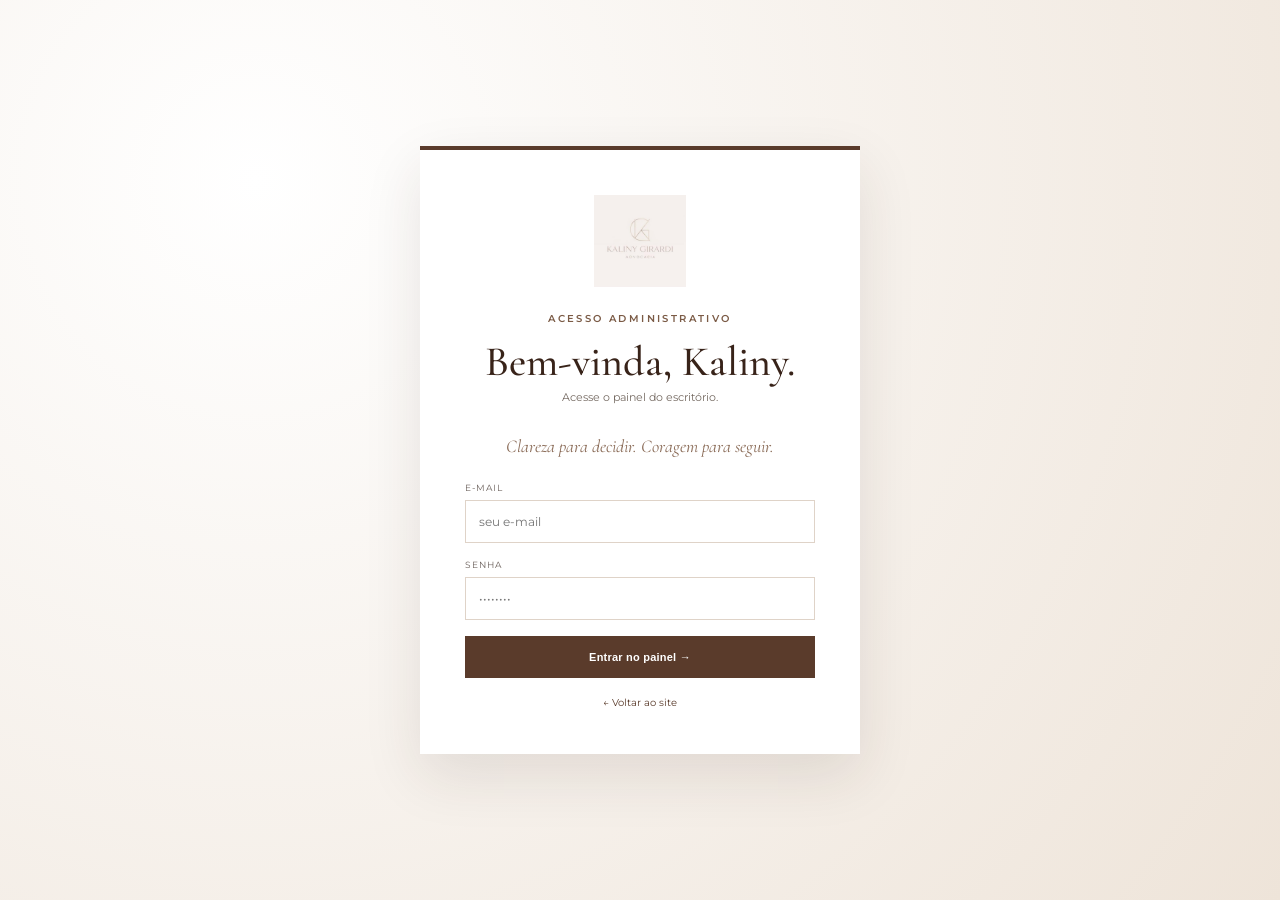
==== gestao/index.html @ 35b6e12f "V145.21: código por e-mail no login e painel mais leve - Login em duas etapas: após a senha, o servi" ====
<!doctype html><html lang="pt-BR"><head><meta charset="utf-8"><meta name="viewport" content="width=device-width,initial-scale=1"><title>Gestão — Kaliny Girardi Advocacia</title><link rel="stylesheet" href="../css/style.css"><meta name="robots" content="noindex,nofollow,noarchive">
<style>
.login-body{opacity:0;animation:pageIn .7s ease-out forwards;}
.login-card{animation:cardIn .9s cubic-bezier(.22,.8,.24,1) .12s both;}
.login-logo{animation:itemIn .65s ease-out .32s both;}
.login-card .eyebrow{animation:itemIn .6s ease-out .48s both;}
.login-card h1{animation:itemIn .65s ease-out .60s both;}
.login-card>p{animation:itemIn .65s ease-out .72s both;}
.login-motto{font-family:'Cormorant Garamond',Georgia,serif;font-size:18px;line-height:1.4;font-style:italic;font-weight:400;letter-spacing:0;color:#8A6B57;text-align:center;margin:18px 0 22px;animation:itemIn .7s ease-out .84s both;}
.login-card form{animation:itemIn .7s ease-out .98s both;}
.login-back{animation:itemIn .6s ease-out 1.22s both;}
.login-card input,.login-card button{transition:transform .22s ease,box-shadow .22s ease,border-color .22s ease,background-color .22s ease;}
.login-card input:focus{transform:translateY(-1px);}
.login-card button:hover{transform:translateY(-2px);}
@keyframes pageIn{from{opacity:0}to{opacity:1}}
@keyframes cardIn{from{opacity:0;transform:translateY(28px) scale(.975)}to{opacity:1;transform:translateY(0) scale(1)}}
@keyframes itemIn{from{opacity:0;transform:translateY(10px)}to{opacity:1;transform:translateY(0)}}
@media (prefers-reduced-motion:reduce){.login-body,.login-card,.login-logo,.login-card .eyebrow,.login-card h1,.login-card>p,.login-motto,.login-card form,.login-back{animation:none!important;opacity:1!important;transform:none!important}}
</style></head><body class="login-body"><div class="login-card"><img class="login-logo" src="../assets/logo.jpg" alt="Logo Kaliny Girardi"><span class="eyebrow">Acesso administrativo</span><h1>Bem-vinda, Kaliny.</h1><p>Acesse o painel do escritório.</p><div class="login-motto">Clareza para decidir. Coragem para seguir.</div><form id="loginForm"><div class="field"><label>E-mail</label><input type="email" name="email" placeholder="seu e-mail" required></div><div class="field"><label>Senha</label><input type="password" name="password" placeholder="••••••••" required></div><button class="btn primary" type="submit">Entrar no painel →</button><div id="loginError" class="login-error"></div></form><a class="login-back" href="../index.html">← Voltar ao site</a></div><script src="../assets/appointment-config.js"></script><script>
const AUTH_KEY='kaliny_v19_session';
const SESSION_MS=30*60*1000;
const loginForm=document.getElementById('loginForm');
const loginButton=loginForm.querySelector('button[type=submit]');
const loginError=document.getElementById('loginError');
let backendWarm=false;
(async()=>{const s=JSON.parse(sessionStorage.getItem(AUTH_KEY)||'null');if(s&&s.token&&Date.now()-new Date(s.loginAt).getTime()<SESSION_MS){location.href='../dashboard.html';return;}
  const url=String(APPOINTMENTS_API_URL||'').trim();
  if(!url||url.includes('COLE_AQUI'))return;
  try{const r=await fetch(url+'?action=ping',{cache:'no-store'});backendWarm=r.ok;}catch(e){}
})();
const DEVICE_KEY='kaliny_trusted_device';
const LOGIN_ERRORS={invalid_credentials:'E-mail ou senha inválidos.',too_many_attempts:'Muitas tentativas erradas. Por segurança, aguarde 15 minutos e tente novamente.',not_configured:'A senha do painel ainda não foi definida no Apps Script.',too_many_codes:'Muitos códigos enviados. Aguarde 15 minutos e tente novamente.',invalid_code:'Código incorreto. Confira o e-mail e tente de novo.',code_expired:'O código expirou. Clique em "Reenviar código".'};
function readDevice(){try{return localStorage.getItem(DEVICE_KEY)||''}catch(e){return ''}}
function saveDevice(t){try{if(t)localStorage.setItem(DEVICE_KEY,t)}catch(e){}}
// Etapa 2: código enviado por e-mail.
loginForm.insertAdjacentHTML('afterend',`<form id="codeForm" hidden style="animation:itemIn .3s ease-out both"><p id="codeInfo" style="margin:0 0 12px">Enviamos um código de 6 dígitos para o e-mail do escritório.</p><div class="field"><label>Código</label><input name="code" inputmode="numeric" autocomplete="one-time-code" maxlength="7" placeholder="000000" required style="letter-spacing:4px;font-size:20px;text-align:center"></div><label style="display:flex;gap:8px;align-items:center;margin:4px 0 14px;font-size:14px;text-transform:none;letter-spacing:0"><input type="checkbox" name="remember" checked style="width:auto"> Lembrar este aparelho por 30 dias</label><button class="btn primary" type="submit">Confirmar código →</button><div class="login-error" id="codeError"></div><p style="margin:14px 0 0;font-size:14px"><a href="#" id="resendCode">Reenviar código</a> · <a href="#" id="backToLogin">Voltar</a></p></form>`);
const codeForm=document.getElementById('codeForm'),codeError=document.getElementById('codeError'),codeButton=codeForm.querySelector('button[type=submit]');
let pending=null; // {email,password,challenge}
async function callServer(params){
  const url=String(APPOINTMENTS_API_URL||'').trim();if(!url||url.includes('COLE_AQUI'))throw new Error('not_configured_url');
  const controller=new AbortController(),timeout=setTimeout(()=>controller.abort(),20000);
  try{const r=await fetch(url,{method:'POST',headers:{'Content-Type':'application/x-www-form-urlencoded;charset=UTF-8'},body:new URLSearchParams(params),signal:controller.signal,cache:'no-store'});return await r.json()}
  finally{clearTimeout(timeout)}
}
function netError(err){return err&&err.message==='not_configured_url'?'Servidor de autenticação não configurado.':err&&err.name==='AbortError'?'O servidor demorou para responder. Tente novamente.':'Não foi possível conectar ao servidor de autenticação.'}
function enter(j){
  if(j.deviceToken)saveDevice(j.deviceToken);
  sessionStorage.setItem(AUTH_KEY,JSON.stringify({id:'usr_kaliny',name:j.user.name,email:j.user.email,role:j.user.role,loginAt:new Date().toISOString(),expiresAt:j.expiresAt,token:j.token,mode:'server'}));
  location.href='../dashboard.html';
}
function showCodeStep(j){
  pending.challenge=j.challenge;
  document.getElementById('codeInfo').textContent='Enviamos um código de 6 dígitos para '+(j.sentTo||'o e-mail do escritório')+'. Ele vale por 10 minutos.';
  loginForm.hidden=true;codeForm.hidden=false;codeError.textContent='';codeForm.code.value='';codeForm.code.focus();
}
async function sendLogin(email,password){
  const j=await callServer({action:'login',email,password,device:readDevice()});
  if(j.ok)return enter(j);
  if(j.error==='code_required'){pending={email,password};return showCodeStep(j)}
  return j;
}
loginForm.onsubmit=async e=>{
 e.preventDefault();const f=new FormData(e.target),email=String(f.get('email')||'').trim(),password=String(f.get('password')||'');loginError.textContent='';
 loginButton.disabled=true;loginButton.textContent='Entrando…';
 try{const j=await sendLogin(email,password);if(j&&!j.ok)loginError.textContent=LOGIN_ERRORS[j.error]||'Não foi possível autenticar agora.';}
 catch(err){console.error(err);loginError.textContent=netError(err);}
 finally{loginButton.disabled=false;loginButton.textContent='Entrar no painel →';}
};
codeForm.onsubmit=async e=>{
 e.preventDefault();codeError.textContent='';if(!pending)return;
 codeButton.disabled=true;codeButton.textContent='Confirmando…';
 try{const j=await callServer({action:'loginCode',challenge:pending.challenge,code:codeForm.code.value,remember:codeForm.remember.checked?'1':'0'});
   if(j.ok)return enter(j);
   codeError.textContent=LOGIN_ERRORS[j.error]||'Não foi possível confirmar agora.';}
 catch(err){console.error(err);codeError.textContent=netError(err);}
 finally{codeButton.disabled=false;codeButton.textContent='Confirmar código →';}
};
document.getElementById('resendCode').onclick=async e=>{
 e.preventDefault();if(!pending)return;codeError.textContent='Reenviando…';
 try{const j=await sendLogin(pending.email,pending.password);if(j&&!j.ok)codeError.textContent=LOGIN_ERRORS[j.error]||'Não foi possível reenviar agora.';else if(j===undefined&&!codeForm.hidden)codeError.textContent='Novo código enviado.';}
 catch(err){codeError.textContent=netError(err);}
};
document.getElementById('backToLogin').onclick=e=>{e.preventDefault();pending=null;codeForm.hidden=true;loginForm.hidden=false;};
</script></body></html>
---- css/style.css ----
@import url('https://fonts.googleapis.com/css2?family=Cormorant+Garamond:wght@400;500;600&family=Montserrat:wght@400;500;600;700&display=swap');
:root{--brown:#5a3b2b;--brown-dark:#382319;--brown-soft:#7b5b46;--cream:#f7f1eb;--cream-2:#eee4d9;--sand:#d8c5b3;--gold:#a88969;--ink:#342a25;--muted:#756a62;--line:#dfd3c8;--white:#fff;--shadow:0 22px 55px rgba(55,35,23,.11)}
*{box-sizing:border-box}html{scroll-behavior:smooth}body{margin:0;color:var(--ink);background:var(--cream);font-family:Montserrat,Arial,sans-serif}a{text-decoration:none;color:inherit}img{max-width:100%;display:block}.container{width:min(1180px,92%);margin:auto}.eyebrow{font-size:10px;letter-spacing:.24em;text-transform:uppercase;color:var(--brown-soft);font-weight:600}.eyebrow.light{color:#dfccb8}.btn{display:inline-flex;align-items:center;justify-content:center;gap:14px;padding:14px 21px;border:1px solid var(--brown);font-size:11px;font-weight:600;letter-spacing:.02em;transition:.25s}.btn span{font-size:15px}.btn.primary{background:var(--brown);color:#fff}.btn.primary:hover{background:var(--brown-dark);transform:translateY(-2px)}.btn.ghost{background:transparent;color:var(--brown)}.btn.ghost:hover{background:#fff}.btn.gold{background:#eadbc9;border-color:#eadbc9;color:var(--brown-dark)}.btn.gold:hover{background:#fff}.text-link{font-size:11px;color:var(--brown);font-weight:600}
.site-header{position:sticky;top:0;z-index:30;background:rgba(247,241,235,.94);backdrop-filter:blur(12px);color:var(--brown-dark);border-bottom:1px solid rgba(90,59,43,.08)}.nav{height:78px;display:flex;align-items:center;justify-content:space-between;gap:25px}.brand{display:flex;align-items:center;gap:11px}.brand img{width:52px;height:52px;object-fit:cover}.brand-name strong{display:block;font:500 23px/1 'Cormorant Garamond';letter-spacing:.08em}.brand-name small{display:block;font-size:8px;letter-spacing:.38em;margin-top:4px;color:var(--brown-soft)}.navlinks{display:flex;align-items:center;gap:25px;font-size:10px}.navlinks a{opacity:.92}.navlinks a:hover{color:var(--brown-soft)}.nav-login{border:1px solid var(--brown);padding:10px 14px;background:var(--brown);color:#fff!important}.menu{display:none}
.hero{background:linear-gradient(90deg,var(--cream) 0%,var(--cream) 48%,#e9ddd1 48%,#e9ddd1 100%);overflow:hidden}.hero-inner{display:grid;grid-template-columns:48% 52%;min-height:660px}.hero-copy{display:flex;flex-direction:column;align-items:flex-start;justify-content:center;padding:70px 9% 70px 0}.hero-copy h1{font:500 67px/.86 'Cormorant Garamond';color:var(--brown-dark);margin:20px 0 24px}.hero-copy h1 em{font-style:italic;color:#8c6b55}.hero-copy p{max-width:480px;color:var(--muted);font-size:13px;line-height:1.85}.hero-actions{display:flex;gap:11px;flex-wrap:wrap;margin-top:29px}.hero-values{display:flex;align-items:center;gap:13px;margin-top:42px;font-size:9px;letter-spacing:.16em;text-transform:uppercase;color:#8a7970}.hero-values i{width:3px;height:3px;background:var(--gold);border-radius:50%}.hero-visual{position:relative;min-height:660px;overflow:hidden}.hero-visual>img{width:100%;height:100%;object-fit:cover;object-position:center 25%}.hero-visual:after{content:'';position:absolute;inset:0;background:linear-gradient(90deg,rgba(90,59,43,.08),transparent 35%,rgba(20,10,8,.05))}.hero-card{position:absolute;z-index:2;right:28px;bottom:28px;background:rgba(56,35,25,.94);color:#fff;width:265px;padding:22px}.hero-card small{display:block;color:#d8c2a8;text-transform:uppercase;letter-spacing:.15em;font-size:8px;margin-bottom:11px}.hero-card strong{font:500 24px/1.08 'Cormorant Garamond'}
.intro-strip{background:#fff;border-bottom:1px solid var(--line);padding:48px 0}.intro-grid{display:grid;grid-template-columns:1.25fr .75fr;gap:80px;align-items:center}.intro-grid h2{font:500 38px/1.05 'Cormorant Garamond';color:var(--brown-dark);margin:12px 0 0}.intro-grid p{font-size:12px;line-height:1.9;color:var(--muted);margin:0}
.section{padding:88px 0}.areas{background:var(--cream)}.section-head{display:flex;justify-content:space-between;align-items:end;gap:40px;margin-bottom:35px}.section-head h2{font:500 46px/.98 'Cormorant Garamond';color:var(--brown-dark);max-width:730px;margin:12px 0 0}.section-head p{max-width:280px;color:var(--muted);font-size:11px;line-height:1.8;margin:0}.area-grid{display:grid;grid-template-columns:repeat(5,1fr);gap:0}.area{background:transparent;border-right:1px solid var(--line);padding:18px 23px 22px;min-height:330px;display:flex;flex-direction:column;transition:.25s}.area:first-child{border-left:1px solid var(--line)}.area:hover{background:#fff;box-shadow:var(--shadow)}.area-icon{height:92px;display:flex;align-items:center;justify-content:center;margin-bottom:18px}.area-icon img{width:76px;height:76px;object-fit:cover;border-radius:50%}.num{font-size:9px;color:#a18468;letter-spacing:.12em}.area h3{font:500 28px/1 'Cormorant Garamond';color:var(--brown-dark);margin:14px 0 8px}.area p{font-size:10.5px;line-height:1.7;color:var(--muted);margin:0 0 18px}.area .more{margin-top:auto;font-size:8px;letter-spacing:.15em;text-transform:uppercase;color:var(--brown);font-weight:600}
.about{background:var(--cream-2);padding-bottom:0}.about-grid{display:grid;grid-template-columns:47% 53%;min-height:590px}.about-photo{overflow:hidden}.about-photo img{width:100%;height:100%;object-fit:cover;object-position:center 40%}.about-copy{background:#fff;padding:75px 9%}.about-copy h2{font:500 53px/.98 'Cormorant Garamond';color:var(--brown-dark);margin:14px 0 22px}.about-copy p{font-size:12px;line-height:1.9;color:var(--muted);max-width:580px}.quote{font:500 31px/1.05 'Cormorant Garamond';color:var(--brown);border-left:2px solid var(--gold);padding-left:20px;margin:30px 0}.quote em{color:#8b6a55}.about-copy .btn{margin-top:4px}
.values{background:#fff;padding:0}.value-grid{display:grid;grid-template-columns:repeat(4,1fr);border-top:1px solid var(--line);border-bottom:1px solid var(--line)}.value-item{padding:28px 24px;text-align:center;border-right:1px solid var(--line)}.value-item:last-child{border-right:0}.value-item img{width:55px;height:55px;object-fit:cover;border-radius:50%;margin:0 auto 12px}.value-item strong{display:block;font:500 22px 'Cormorant Garamond';color:var(--brown-dark)}.value-item span{display:block;font-size:9px;line-height:1.6;color:var(--muted);margin-top:5px}
.services{background:#f7f1eb}.service-head{display:flex;align-items:end;justify-content:space-between;gap:30px;margin-bottom:45px}.service-head h2{font:500 47px/.98 'Cormorant Garamond';color:var(--brown-dark);max-width:670px;margin:12px 0 0}.service-head img{width:92px;height:92px;object-fit:cover;border-radius:50%;border:8px solid #fff;box-shadow:var(--shadow)}.service-steps{display:grid;grid-template-columns:repeat(3,1fr);gap:1px;background:var(--line)}.service-steps>div{background:#fff;padding:32px}.service-steps b{font:500 25px 'Cormorant Garamond';color:#a18468}.service-steps h3{font:500 28px 'Cormorant Garamond';color:var(--brown-dark);margin:10px 0}.service-steps p{font-size:11px;line-height:1.8;color:var(--muted)}
.cta{position:relative;background:linear-gradient(90deg,rgba(56,35,25,.98),rgba(56,35,25,.84)),url('../assets/kaliny-office.jpg') center/cover;color:#fff;padding:72px 0}.cta-inner{display:flex;align-items:center;justify-content:space-between;gap:30px}.cta h2{font:500 51px/1 'Cormorant Garamond';margin:11px 0 8px}.cta p{font-size:11px;color:#e8ddd3;margin:0;max-width:560px}.cta-actions{display:flex;gap:12px;flex-wrap:wrap}.cta .btn.ghost{border-color:#d7c7b6;color:#fff}.cta .btn.ghost:hover{background:rgba(255,255,255,.08)}
.content{background:#fff}.content-grid{display:grid;grid-template-columns:repeat(3,1fr);gap:18px}.post{border:1px solid #e8ddd6;background:#fbf8f5}.post-img{height:190px;display:flex;align-items:end;padding:20px;color:#fff;position:relative;overflow:hidden}.post-img:after{content:'';position:absolute;inset:0;background:linear-gradient(180deg,transparent,rgba(40,25,18,.72))}.post-img span{position:relative;z-index:1;font-size:9px;letter-spacing:.17em}.post-one{background:linear-gradient(135deg,#725540,#bca28b)}.post-two{background:linear-gradient(135deg,#4a3023,#c8b19a)}.post-three{background:linear-gradient(135deg,#806551,#4b3021)}.post-body{padding:22px}.post-body h3{font:500 28px/1.02 'Cormorant Garamond';color:var(--brown-dark);margin:0 0 10px}.post-body p{font-size:10.5px;line-height:1.75;color:var(--muted);margin:0}
.location{background:var(--cream-2)}.location-grid{display:grid;grid-template-columns:.8fr 1.2fr;gap:55px;align-items:center}.location h2{font:500 55px/.95 'Cormorant Garamond';color:var(--brown-dark);margin:13px 0 25px}.contact-list{display:grid;gap:16px}.contact-item{font-size:11px;color:var(--muted);display:flex;gap:12px;align-items:flex-start}.contact-list b{color:var(--brown);font-weight:600}.contact-icon{width:28px;height:28px;min-width:28px;border:1px solid #d8c9bb;border-radius:50%;display:grid;place-items:center;background:#f8f1ea;margin-top:1px}.contact-icon svg{width:15px;height:15px;fill:none;stroke:var(--brown);stroke-width:1.5;stroke-linecap:round;stroke-linejoin:round}.contact-icon .fill-dot{fill:var(--brown);stroke:none}.contact-action{display:inline-block;margin-top:6px;color:var(--brown)!important;font-size:10px;font-weight:600;letter-spacing:.02em}.map-card{min-height:300px;background:linear-gradient(rgba(255,255,255,.72),rgba(255,255,255,.72)),url('../assets/kaliny-office.jpg') center/cover;display:grid;place-items:center;border:1px solid #d8c9bb;text-decoration:none;transition:transform .35s ease,box-shadow .35s ease}.map-card:hover{transform:translateY(-3px);box-shadow:var(--shadow)}.map-pin{background:#fff;padding:22px 30px;box-shadow:var(--shadow);text-align:center}.map-pin-icon{display:grid;place-items:center;margin:0 auto 7px}.map-pin-icon svg{width:27px;height:27px;fill:none;stroke:var(--brown);stroke-width:1.5;stroke-linecap:round;stroke-linejoin:round}.map-pin strong{display:block;font:500 22px 'Cormorant Garamond';color:var(--brown-dark)}.map-pin span{font-size:9px;color:var(--muted)}.map-pin small{display:block;margin-top:10px;color:var(--brown);font-size:9px;font-weight:600}
footer{background:#fff;color:var(--brown-dark);padding:48px 0 20px;border-top:1px solid var(--line)}.footer-grid{display:grid;grid-template-columns:1.4fr .8fr 1fr .7fr;gap:45px}.footer-brand>img{width:82px;height:82px;object-fit:cover}.footer-brand h3{font:500 25px 'Cormorant Garamond';letter-spacing:.06em;margin:10px 0 0}.footer-brand h3 small{display:block;font:8px Montserrat;letter-spacing:.38em;color:var(--brown-soft);margin-top:4px}.footer-brand p{max-width:280px}.footer h4{font-size:9px;letter-spacing:.18em;text-transform:uppercase;color:var(--brown-soft);margin:0 0 18px}.footer a,.footer p{display:block;font-size:10px;color:#74675e;line-height:1.9}.footer a:hover{color:var(--brown)}.footer-bottom{border-top:1px solid var(--line);margin-top:38px;padding-top:17px;display:flex;justify-content:space-between;font-size:8px;color:#9a8b80}
.login-body{min-height:100vh;background:radial-gradient(circle at 20% 20%,#fff,var(--cream-2));display:grid;place-items:center}.login-card{width:min(440px,92%);background:#fff;padding:45px;box-shadow:var(--shadow);border-top:4px solid var(--brown);text-align:center}.login-logo{width:92px;height:92px;object-fit:cover;margin:0 auto 20px}.login-card h1{font:500 42px 'Cormorant Garamond';color:var(--brown-dark);margin:10px 0 3px}.login-card>p{font-size:11px;color:var(--muted);margin:0 0 30px}.field{text-align:left;margin-bottom:16px}.field label{display:block;font-size:9px;text-transform:uppercase;letter-spacing:.1em;color:#6d625d;margin-bottom:7px}.field input{width:100%;padding:13px;border:1px solid var(--line);outline:none;font:12px Montserrat}.field input:focus{border-color:var(--brown)}.login-card .btn{width:100%;cursor:pointer}.login-back{display:block;font-size:10px;color:var(--brown);margin-top:18px}
.dashboard-body{background:#f4eee8;min-height:100vh}.dash{display:grid;grid-template-columns:245px 1fr;min-height:100vh}.side{background:var(--brown-dark);color:#fff;padding:25px 17px}.side-brand{display:flex;align-items:center;gap:10px;margin-bottom:38px}.side-brand img{width:52px;height:52px;object-fit:cover}.side-brand strong{display:block;font:500 18px 'Cormorant Garamond';letter-spacing:.08em}.side-brand small{display:block;font-size:7px;letter-spacing:.35em;color:#d4bea7;margin-top:3px}.side nav a{display:flex;align-items:center;gap:11px;padding:12px 13px;border-radius:4px;font-size:10px;color:#dbcfc9;margin:3px 0}.side nav a.active,.side nav a:hover{background:#5a3b2b;color:#fff}.side .section-label{font-size:8px;letter-spacing:.2em;color:#a99483;text-transform:uppercase;margin:24px 13px 8px}.main{padding:30px 4%}.dash-head{display:flex;justify-content:space-between;align-items:center;margin-bottom:25px}.dash-head p{font-size:10px;color:var(--muted);margin:0 0 3px}.dash-head h1{font:500 43px 'Cormorant Garamond';color:var(--brown-dark);margin:0}.avatar{width:48px;height:48px;border-radius:50%;object-fit:cover;border:2px solid #fff;box-shadow:0 3px 12px #0001}.stats{display:grid;grid-template-columns:repeat(4,1fr);gap:13px}.stat{background:#fff;border:1px solid #e8ddd5;padding:20px}.stat small{font-size:8px;text-transform:uppercase;letter-spacing:.12em;color:#8a7d76}.stat strong{display:block;font:500 31px 'Cormorant Garamond';color:var(--brown);margin-top:8px}.stat span{font-size:8px;color:#998b84}.dash-grid{display:grid;grid-template-columns:1.35fr .65fr;gap:18px;margin-top:18px}.panel{background:#fff;border:1px solid #e8ddd5;padding:23px}.panel h2{font:500 27px 'Cormorant Garamond';color:var(--brown-dark);margin:0 0 18px}.panel-title{display:flex;justify-content:space-between;align-items:center;gap:15px}.panel-title h2{margin:0}.panel-title a{font-size:9px;color:var(--brown);font-weight:600}.table{width:100%;border-collapse:collapse;font-size:9px}.table th,.table td{text-align:left;padding:11px 7px;border-bottom:1px solid #eee5de}.table th{font-size:7px;text-transform:uppercase;letter-spacing:.1em;color:#8a7d76}.ok{color:#5b7e63;font-weight:600}.pending{color:#9b7550;font-weight:600}.quick{display:grid;grid-template-columns:repeat(2,1fr);gap:9px}.quick a{border:1px solid #e5d8cf;padding:14px;font-size:9px;color:var(--brown);background:#fcfaf8}.quick a strong{display:block;font:500 20px 'Cormorant Garamond';margin-bottom:4px}.money-row{display:grid;grid-template-columns:repeat(3,1fr);gap:12px;background:#faf6f2;padding:13px;margin-bottom:14px}.money-row small{display:block;font-size:7px;text-transform:uppercase;letter-spacing:.08em;color:#8a7d76}.money-row strong{display:block;font:500 22px 'Cormorant Garamond';color:var(--brown);margin-top:4px}.calculator-panel>p{font-size:10px;line-height:1.7;color:var(--muted)}.secure{font-size:7px;text-transform:uppercase;letter-spacing:.1em;color:#8d7058;border:1px solid #e4d6cb;padding:5px 7px}.calc-link{display:grid;grid-template-columns:30px 1fr 20px;align-items:center;border-top:1px solid #eee5de;padding:14px 0;font-size:10px;color:var(--brown)}.calc-link span{color:#a48560;font:500 17px 'Cormorant Garamond'}.calc-link b{font-weight:600}.calc-link em{font-style:normal;font-size:14px}
@media(max-width:1050px){.navlinks{display:none}.menu{display:block}.hero-inner{grid-template-columns:1fr}.hero{background:var(--cream)}.hero-copy{padding:70px 5% 45px}.hero-visual{height:560px;min-height:0}.area-grid{grid-template-columns:repeat(2,1fr)}.about-grid{grid-template-columns:1fr}.about-photo{height:560px}.content-grid{grid-template-columns:1fr}.footer-grid{grid-template-columns:1fr 1fr}.stats{grid-template-columns:repeat(2,1fr)}.dash{grid-template-columns:1fr}.side{display:none}.dash-grid{grid-template-columns:1fr}.intro-grid{grid-template-columns:1fr;gap:20px}.location-grid{grid-template-columns:1fr}.value-grid{grid-template-columns:repeat(2,1fr)}.value-item:nth-child(2){border-right:0}}
@media(max-width:620px){.nav{height:68px}.brand-name strong{font-size:19px}.brand img{width:42px;height:42px}.hero-copy h1{font-size:54px}.hero-visual{height:500px}.hero-card{right:14px;bottom:14px;width:235px}.hero-values{gap:8px;font-size:7px}.section{padding:65px 0}.section-head{display:block}.section-head h2{font-size:39px}.area-grid{grid-template-columns:1fr}.area{border-left:1px solid var(--line);border-bottom:1px solid var(--line)}.about-photo{height:500px}.about-copy{padding:48px 7%}.about-copy h2{font-size:42px}.service-head{display:block}.service-head img{margin-top:20px}.service-steps{grid-template-columns:1fr}.cta-inner{display:block}.cta h2{font-size:42px}.cta .btn{margin-top:22px}.footer-grid{grid-template-columns:1fr}.footer-bottom{display:block;line-height:1.8}.stats{grid-template-columns:1fr}.main{padding:24px 5%}.dash-head h1{font-size:34px}.money-row{grid-template-columns:1fr}.login-card{padding:32px 24px}.value-grid{grid-template-columns:1fr}.value-item{border-right:0;border-bottom:1px solid var(--line)}.value-item:last-child{border-bottom:0}}

.client-actions a{display:inline-flex;align-items:center;text-decoration:none}.client-actions a:hover{opacity:.9}.client-tab-panel p a{color:#6f523d}.client-address{line-height:1.7}
.inline-field{display:flex;gap:8px;align-items:stretch}.inline-field input{flex:1;min-width:0}.inline-field .d-btn{white-space:nowrap;min-width:120px}.cep-results{margin-top:8px}.cep-results select{width:100%;padding:10px;border:1px solid #ddd0c3;border-radius:8px;background:#fff}
.contract-box{border:1px solid #e6d9cb;border-radius:14px;padding:16px;margin-bottom:16px;background:#fffdfa}.contract-editor{min-height:420px;font-family:Georgia,serif;line-height:1.6;white-space:pre-wrap}.contract-box .d-panel-head{margin-bottom:12px}.contract-box .doc-actions{display:flex;gap:6px;flex-wrap:wrap}.contract-box .doc-item{background:#fff}.contract-box h3{font-size:18px}

.contract-client-summary{display:grid;grid-template-columns:1fr 1fr;gap:10px;margin:12px 0 16px;padding:14px;border:1px solid #eadfd2;border-radius:12px;background:#fbf8f3}.contract-client-summary>div{display:flex;flex-direction:column;gap:3px}.contract-client-summary b{font-size:11px;letter-spacing:.08em;text-transform:uppercase;color:#8b7460}.contract-client-summary span{font-size:14px;color:#4b3425}.contract-client-summary .full{grid-column:1/-1}@media(max-width:700px){.contract-client-summary{grid-template-columns:1fr}.contract-client-summary .full{grid-column:auto}}

/* V43 contract editor */
.contract-client-summary{display:grid;grid-template-columns:1fr 1fr;gap:10px;margin:12px 0 16px}
.contract-client-summary>div{border:1px solid #eaded2;background:#fbf8f4;border-radius:10px;padding:10px 12px}
.contract-client-summary>div.full{grid-column:1/-1}
.contract-client-summary b{display:block;font-size:11px;letter-spacing:.12em;text-transform:uppercase;color:#8d7767;margin-bottom:3px}
.contract-client-summary span{font-size:13px;color:#4b3425}
@media(max-width:700px){.contract-client-summary{grid-template-columns:1fr}.contract-client-summary>div.full{grid-column:auto}}

.dossier-row-warning{margin-top:5px;padding:5px 7px;border-radius:6px;background:#fff4df;color:#79572f;font-size:11px;line-height:1.3}.dossier-alert{padding:12px 14px;border:1px solid #ead8bd;border-radius:10px;background:#fffaf3;margin-top:12px}.dossier-alert strong{display:block;margin-bottom:5px}.dossier-alert ul{margin:6px 0 0 18px}.dossier-mini-grid{display:grid;grid-template-columns:repeat(3,minmax(0,1fr));gap:10px;margin-top:10px}.dossier-mini-grid .dossier-card{padding:10px}.dossier-mini-grid .dossier-card strong{font-size:18px}@media(max-width:800px){.dossier-mini-grid{grid-template-columns:1fr}}

body.modal-open{overflow:hidden}.appointment-overlay{position:fixed;inset:0;background:rgba(49,35,26,.62);display:none;align-items:center;justify-content:center;padding:22px;z-index:9999}.appointment-overlay.show{display:flex}.appointment-modal{position:relative;width:min(760px,100%);max-height:92vh;overflow:auto;background:#f8f3eb;color:#3f3026;border:1px solid rgba(119,88,61,.18);box-shadow:0 30px 80px rgba(0,0,0,.25);padding:38px}.appointment-close{position:absolute;right:16px;top:10px;border:0;background:none;font-size:30px;color:#6d503b;cursor:pointer}.appointment-head h2{font:500 38px Georgia,serif;margin:7px 0 8px;color:#4a3426}.appointment-head p{margin:0 0 24px;color:#75665b;line-height:1.6}.appointment-grid{display:grid;grid-template-columns:1fr 1fr;gap:15px}.appointment-grid label{display:flex;flex-direction:column;gap:7px;font-size:12px;text-transform:uppercase;letter-spacing:.08em;color:#6b5545}.appointment-grid input,.appointment-grid select,.appointment-grid textarea{font:inherit;text-transform:none;letter-spacing:0;border:1px solid #d8cabc;background:#fffdf9;padding:12px 13px;color:#3f3026;outline:none}.appointment-grid input:focus,.appointment-grid select:focus,.appointment-grid textarea:focus{border-color:#98785b}.appointment-grid .full{grid-column:1/-1}.appointment-actions{display:flex;justify-content:flex-end;gap:10px;margin-top:22px}.appointment-msg{min-height:20px;color:#8b5f42;font-size:13px}.appointment-success{text-align:center;padding:30px 8px}.appointment-success h3{font:500 30px Georgia,serif;margin:10px 0;color:#4a3426}.appointment-success p{color:#75665b;line-height:1.6;max-width:540px;margin:0 auto 20px}.success-mark{width:48px;height:48px;border-radius:50%;display:grid;place-items:center;background:#e6d6c3;color:#5e4634;font-size:25px;margin:auto}@media(max-width:640px){.appointment-modal{padding:28px 20px}.appointment-grid{grid-template-columns:1fr}.appointment-grid .full{grid-column:auto}.appointment-head h2{font-size:31px}}

/* ===== Home: scroll reveal / editorial motion ===== */
html{scroll-padding-top:86px}
body{overflow-x:hidden}
.site-header{transition:background .35s ease,box-shadow .35s ease,transform .35s ease}
.site-header.scrolled{background:rgba(247,241,235,.97);box-shadow:0 10px 30px rgba(55,35,23,.08)}
.scroll-progress{position:fixed;top:0;left:0;width:0;height:2px;background:var(--gold);z-index:100;transition:width .08s linear;pointer-events:none}

/* Elements start invisible only after JS is available, preventing a blank page if JS fails. */
.js-reveal{opacity:0;transform:translate3d(0,34px,0);transition:opacity .85s cubic-bezier(.22,.61,.36,1),transform .85s cubic-bezier(.22,.61,.36,1)}
.js-reveal.revealed{opacity:1;transform:none}
.js-reveal.delay-1{transition-delay:.08s}.js-reveal.delay-2{transition-delay:.16s}.js-reveal.delay-3{transition-delay:.24s}.js-reveal.delay-4{transition-delay:.32s}.js-reveal.delay-5{transition-delay:.40s}

.reveal-left{opacity:0;transform:translate3d(-42px,0,0);transition:opacity .9s cubic-bezier(.22,.61,.36,1),transform .9s cubic-bezier(.22,.61,.36,1)}
.reveal-left.revealed{opacity:1;transform:none}
.reveal-right{opacity:0;transform:translate3d(42px,0,0);transition:opacity .9s cubic-bezier(.22,.61,.36,1),transform .9s cubic-bezier(.22,.61,.36,1)}
.reveal-right.revealed{opacity:1;transform:none}

.hero-copy .hero-stagger{opacity:0;transform:translateY(22px);animation:heroIn .9s cubic-bezier(.22,.61,.36,1) forwards}
.hero-copy .hero-stagger:nth-child(1){animation-delay:.08s}
.hero-copy .hero-stagger:nth-child(2){animation-delay:.18s}
.hero-copy .hero-stagger:nth-child(3){animation-delay:.28s}
.hero-copy .hero-stagger:nth-child(4){animation-delay:.42s}
.hero-copy .hero-stagger:nth-child(5){animation-delay:.54s}
.hero-visual.hero-enter{opacity:0;transform:translateX(28px);animation:heroPhotoIn 1.15s cubic-bezier(.22,.61,.36,1) .18s forwards}
@keyframes heroIn{to{opacity:1;transform:none}}
@keyframes heroPhotoIn{to{opacity:1;transform:none}}

.hero-visual>img{transition:transform 1.2s cubic-bezier(.22,.61,.36,1)}
.hero-visual:hover>img{transform:scale(1.015)}

.area.js-reveal{transform:translate3d(0,42px,0)}
.area.js-reveal.revealed{transform:none}
.area:nth-child(2){transition-delay:.08s}.area:nth-child(3){transition-delay:.16s}.area:nth-child(4){transition-delay:.24s}.area:nth-child(5){transition-delay:.32s}
.area{transition-property:background,box-shadow,transform,opacity}

.value-item.js-reveal:nth-child(2){transition-delay:.1s}.value-item.js-reveal:nth-child(3){transition-delay:.2s}.value-item.js-reveal:nth-child(4){transition-delay:.3s}
.post.js-reveal:nth-child(2){transition-delay:.12s}.post.js-reveal:nth-child(3){transition-delay:.24s}

@media (max-width:760px){
  .js-reveal,.reveal-left,.reveal-right{transform:translate3d(0,24px,0);transition-duration:.7s}
  .hero-copy .hero-stagger{animation-duration:.7s}
  .hero-visual.hero-enter{animation-duration:.8s;transform:translateY(18px)}
  .scroll-progress{height:2px}
}
@media (prefers-reduced-motion:reduce){
  html{scroll-behavior:auto}
  *,*:before,*:after{animation-duration:.01ms!important;animation-iteration-count:1!important;transition-duration:.01ms!important}
  .js-reveal,.reveal-left,.reveal-right,.hero-copy .hero-stagger,.hero-visual.hero-enter{opacity:1!important;transform:none!important}
}

/* V102 — vídeos por área e rodapé refinado */
.content-grid.video-grid{grid-template-columns:repeat(3,1fr);gap:18px}
.video-card{overflow:hidden}
.video-thumb{width:100%;height:205px;border:0;padding:0;position:relative;display:flex;align-items:flex-end;justify-content:flex-start;color:#fff;cursor:pointer;overflow:hidden;text-align:left;background-size:cover;background-position:center;transition:transform .45s ease,filter .45s ease}
.video-thumb:before{content:'';position:absolute;inset:0;background:linear-gradient(180deg,rgba(43,28,21,.08),rgba(43,28,21,.82));transition:opacity .35s ease}
.video-thumb:hover{transform:scale(1.012);filter:saturate(1.04)}
.video-thumb:hover:before{opacity:.78}
.video-one{background-image:url('https://www.instagram.com/p/DczVs4wRCd1/media/?size=l'),linear-gradient(135deg,#735744,#bca18a)}
.video-two{background-image:url('https://www.instagram.com/p/DXXwLDmhi_U/media/?size=l'),linear-gradient(135deg,#513527,#c7af97)}
.video-three{background-image:url('https://www.instagram.com/p/DaTeb97OjFO/media/?size=l'),linear-gradient(135deg,#6f513f,#3d281e)}
.video-four{background-image:url('https://www.instagram.com/p/DZD_Evbx-IL/media/?size=l'),linear-gradient(135deg,#8a6d56,#4c3022)}
.video-five{background-image:url('https://www.instagram.com/p/DZWBHDyxbDx/media/?size=l'),linear-gradient(135deg,#6a4a36,#b8987c)}
.video-label{position:absolute;left:20px;bottom:20px;z-index:2;font-size:9px;letter-spacing:.17em;font-weight:600}
.play-button{position:absolute;left:50%;top:50%;z-index:3;transform:translate(-50%,-50%);width:52px;height:52px;border:1px solid rgba(255,255,255,.75);border-radius:50%;display:grid;place-items:center;background:rgba(55,37,27,.38);backdrop-filter:blur(5px);font-size:16px;padding-left:3px;transition:.3s}
.video-thumb:hover .play-button{transform:translate(-50%,-50%) scale(1.08);background:rgba(55,37,27,.58)}
.video-hint{position:absolute;right:16px;bottom:19px;z-index:2;font-size:8px;letter-spacing:.08em;color:#f4e9df;text-transform:uppercase}
.video-overlay{position:fixed;inset:0;background:rgba(36,25,19,.78);display:none;align-items:center;justify-content:center;padding:22px;z-index:10000}
.video-overlay.show{display:flex}
.video-modal{width:min(1120px,96vw);max-height:94vh;overflow:auto;background:#fbf7f2;color:var(--brown-dark);box-shadow:0 35px 100px rgba(0,0,0,.3);position:relative;padding:18px}
.video-close{position:absolute;right:12px;top:8px;width:38px;height:38px;border:0;border-radius:50%;background:#efe4d8;color:var(--brown-dark);font-size:23px;z-index:4;cursor:pointer}
.video-frame-wrap{height:min(78vh,820px);min-height:620px;background:#34241b;overflow:hidden;display:grid;place-items:center}
.video-frame-wrap iframe{width:100%;height:100%;border:0}
.video-placeholder{text-align:center;color:#f6eee7;padding:25px}
.video-placeholder .play-button{position:static;transform:none;margin:0 auto 18px;width:58px;height:58px}
.video-placeholder strong{display:block;font:500 32px 'Cormorant Garamond';margin-bottom:7px}
.video-placeholder p{margin:0;font-size:11px;color:#ddcec1}
.video-modal-copy{padding:20px 5px 4px}
.video-modal-copy h2{font:500 34px 'Cormorant Garamond';margin:7px 0 0}
footer h4{font-size:9px;letter-spacing:.18em;text-transform:uppercase;color:var(--brown-soft);margin:0 0 18px}
footer .footer-grid>div:not(.footer-brand){padding-top:5px;min-width:0}
footer .footer-grid a{display:block;width:max-content;max-width:100%;margin:0 0 7px;line-height:1.55;white-space:normal}
footer .footer-grid p{margin:8px 0 0;line-height:1.65}
footer .footer-grid h4{margin-bottom:16px}
footer .footer-grid{align-items:start}
footer .footer-grid a{transition:transform .2s ease,color .2s ease}
footer .footer-grid a:hover{transform:translateX(2px)}
footer .footer-brand p{font-size:10px;line-height:1.7;color:#74675e}
footer .footer-bottom span:last-child{letter-spacing:.03em}
.contact-list a{color:inherit}
@media(max-width:1050px){.content-grid.video-grid{grid-template-columns:repeat(2,1fr)}}
@media(max-width:620px){.content-grid.video-grid{grid-template-columns:1fr}.video-thumb{height:215px}.video-modal{width:96vw;max-height:94vh;padding:10px}.video-frame-wrap{height:72vh;min-height:520px}.video-modal-copy{padding:15px 5px 2px}}

/* V104 — Instagram Reels */
.video-modal-copy .text-link{display:inline-block;margin-top:10px;font-size:10px;letter-spacing:.03em}
.video-modal-copy .text-link:hover{text-decoration:underline}

/* V106 — experiência detalhada por área */
.area{cursor:pointer;position:relative;transition:transform .45s ease,box-shadow .45s ease,background .45s ease}
.area:hover{transform:translateY(-5px);box-shadow:0 18px 42px rgba(67,43,29,.09)}
.area .more{border:0;background:none;padding:0;font:inherit;color:var(--brown);cursor:pointer}
.area .more:hover{text-decoration:underline;text-underline-offset:4px}
.area-overlay{position:fixed;inset:0;background:rgba(36,25,19,.76);display:none;align-items:center;justify-content:center;padding:24px;z-index:10001}
.area-overlay.show{display:flex}
.area-modal{position:relative;width:min(980px,94vw);max-height:90vh;overflow:auto;background:#fbf7f2;color:var(--brown-dark);box-shadow:0 35px 100px rgba(0,0,0,.28)}
.area-modal-grid{display:grid;grid-template-columns:.9fr 1.1fr;min-height:540px}
.area-modal-image{background:#e9ddd2;min-height:540px;overflow:hidden}
.area-modal-image img{width:100%;height:100%;object-fit:cover;display:block;filter:saturate(.82)}
.area-modal-copy{padding:58px 56px;display:flex;flex-direction:column;justify-content:center}
.area-modal-copy h2{font:500 58px 'Cormorant Garamond';line-height:.95;margin:8px 0 20px;color:var(--brown-dark)}
.area-modal-copy p{font-size:14px;line-height:1.85;color:#75665d;max-width:470px;margin:0}
.area-close{position:absolute;right:16px;top:16px;width:40px;height:40px;border:0;border-radius:50%;background:#efe4d8;color:var(--brown-dark);font-size:24px;z-index:3;cursor:pointer}
.area-modal-actions{display:flex;gap:10px;flex-wrap:wrap;margin-top:28px}
.area-modal-actions .btn{cursor:pointer}
.area-note{font-size:10px!important;line-height:1.5!important;margin-top:22px!important;color:#9a8b81!important}
@media(max-width:760px){.area-overlay{padding:12px}.area-modal-grid{grid-template-columns:1fr}.area-modal-image{min-height:260px;height:38vh}.area-modal-copy{padding:35px 25px 30px}.area-modal-copy h2{font-size:46px}.area-modal-actions{display:grid;grid-template-columns:1fr}.area-modal-actions .btn{width:100%}}

/* V107 — Conteúdos com identidade editorial própria */
.content-intro{max-width:620px;margin:-18px 0 28px;color:var(--muted);font-size:13px;line-height:1.8}
.video-label{white-space:nowrap}
@media(max-width:620px){.content-intro{margin:-8px 0 22px;font-size:12px}.video-label{font-size:8px}}

/* V107 — Conteúdos com linguagem editorial, distinta das Áreas de Atuação */
.editorial-content{background:#eee3d8;position:relative;overflow:hidden}
.editorial-content:before{content:'';position:absolute;width:420px;height:420px;border:1px solid rgba(103,75,57,.10);border-radius:50%;right:-180px;top:-190px}
.editorial-content:after{content:'';position:absolute;width:230px;height:230px;border:1px solid rgba(103,75,57,.07);border-radius:50%;left:-120px;bottom:-120px}
.editorial-head{position:relative;z-index:1;display:grid;grid-template-columns:minmax(0,1.35fr) minmax(280px,.65fr);gap:70px;align-items:end;margin-bottom:42px}
.editorial-head h2{font:500 58px/.94 'Cormorant Garamond';color:var(--brown-dark);margin:12px 0 0;max-width:700px}
.editorial-head h2 em{font-style:italic;color:#8c6b55}
.editorial-side{border-left:1px solid rgba(90,59,43,.20);padding-left:28px;margin-bottom:3px}
.editorial-side>span{display:block;font:500 21px/1.1 'Cormorant Garamond';color:var(--brown-dark);margin-bottom:10px}
.editorial-side p{font-size:11px;line-height:1.8;color:#74675e;margin:0 0 15px;max-width:340px}
.editorial-side .text-link{font-size:10px;letter-spacing:.04em}
.editorial-content .video-grid{position:relative;z-index:1;grid-template-columns:repeat(12,1fr);gap:18px}
.editorial-content .video-card{background:#faf7f3;border:1px solid rgba(105,78,59,.12);box-shadow:0 12px 35px rgba(72,47,32,.055);transition:transform .35s ease,box-shadow .35s ease}
.editorial-content .video-card:hover{transform:translateY(-5px);box-shadow:0 20px 45px rgba(72,47,32,.10)}
.editorial-content .video-card:first-child{grid-column:span 6;grid-row:span 2}
.editorial-content .video-card:not(:first-child){grid-column:span 3}
.editorial-content .video-thumb{height:205px}
.editorial-content .video-card:first-child .video-thumb{height:390px}
.editorial-content .video-label{bottom:18px;left:18px;background:rgba(48,32,24,.72);padding:7px 9px;letter-spacing:.12em;font-size:8px}
.editorial-content .video-hint{right:16px;bottom:18px}
.editorial-content .post-body{padding:18px 19px 21px}
.editorial-content .post-body h3{font:500 25px/1.05 'Cormorant Garamond';color:var(--brown-dark);margin:0 0 8px}
.editorial-content .post-body p{font-size:10px;line-height:1.7;color:#796c63;margin:0}
.editorial-content .video-card:first-child .post-body h3{font-size:31px}
@media(max-width:900px){.editorial-head{grid-template-columns:1fr;gap:25px}.editorial-side{border-left:0;border-top:1px solid rgba(90,59,43,.20);padding:20px 0 0}.editorial-content .video-card:first-child{grid-column:span 8}.editorial-content .video-card:not(:first-child){grid-column:span 4}}
@media(max-width:620px){.editorial-head{margin-bottom:28px}.editorial-head h2{font-size:46px}.editorial-content .video-grid{grid-template-columns:1fr}.editorial-content .video-card:first-child,.editorial-content .video-card:not(:first-child){grid-column:auto;grid-row:auto}.editorial-content .video-card:first-child .video-thumb,.editorial-content .video-thumb{height:225px}.editorial-content .video-card:first-child .post-body h3{font-size:27px}}
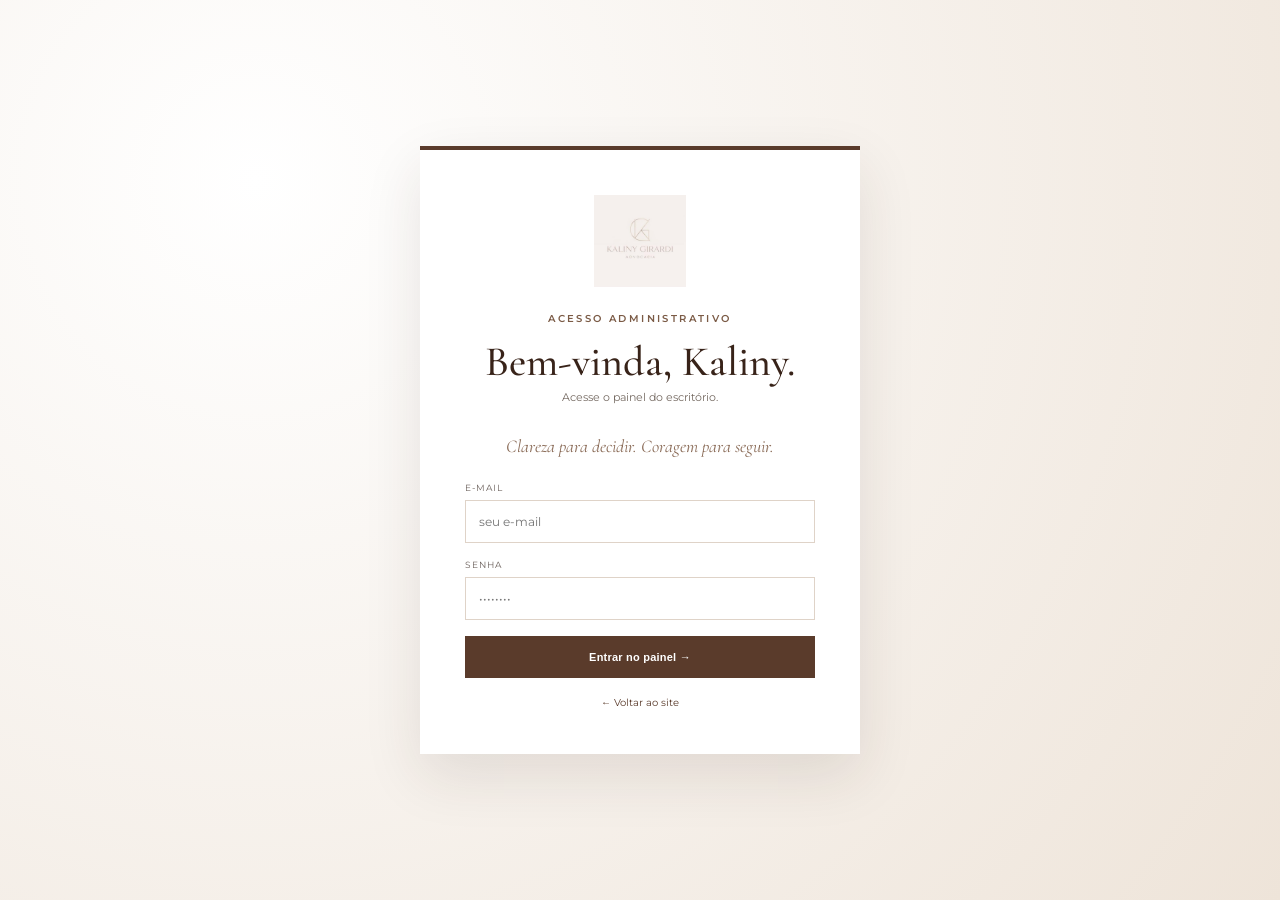
==== commit 8d1d9c7a: "V145.32: Menu do celular, fontes locais, ícones, prévia de compartilhamento e acessibilidade Co-Auth" ====
--- a/gestao/index.html
+++ b/gestao/index.html
@@ -16,7 +16,7 @@
 @keyframes cardIn{from{opacity:0;transform:translateY(28px) scale(.975)}to{opacity:1;transform:translateY(0) scale(1)}}
 @keyframes itemIn{from{opacity:0;transform:translateY(10px)}to{opacity:1;transform:translateY(0)}}
 @media (prefers-reduced-motion:reduce){.login-body,.login-card,.login-logo,.login-card .eyebrow,.login-card h1,.login-card>p,.login-motto,.login-card form,.login-back{animation:none!important;opacity:1!important;transform:none!important}}
-</style></head><body class="login-body"><div class="login-card"><img class="login-logo" src="../assets/logo.jpg" alt="Logo Kaliny Girardi"><span class="eyebrow">Acesso administrativo</span><h1>Bem-vinda, Kaliny.</h1><p>Acesse o painel do escritório.</p><div class="login-motto">Clareza para decidir. Coragem para seguir.</div><form id="loginForm"><div class="field"><label>E-mail</label><input type="email" name="email" placeholder="seu e-mail" required></div><div class="field"><label>Senha</label><input type="password" name="password" placeholder="••••••••" required></div><button class="btn primary" type="submit">Entrar no painel →</button><div id="loginError" class="login-error"></div></form><a class="login-back" href="../index.html">← Voltar ao site</a></div><script src="../assets/appointment-config.js"></script><script>
+</style><link rel="icon" href="/favicon.ico" sizes="any"><link rel="icon" type="image/png" sizes="32x32" href="/assets/icons/favicon-32.png"><link rel="apple-touch-icon" href="/assets/icons/apple-touch-icon.png"><link rel="manifest" href="/site.webmanifest"><meta name="theme-color" content="#5a3b2b"></head><body class="login-body"><div class="login-card"><img class="login-logo" src="../assets/logo.jpg" alt="Logo Kaliny Girardi"><span class="eyebrow">Acesso administrativo</span><h1>Bem-vinda, Kaliny.</h1><p>Acesse o painel do escritório.</p><div class="login-motto">Clareza para decidir. Coragem para seguir.</div><form id="loginForm"><div class="field"><label>E-mail</label><input type="email" name="email" placeholder="seu e-mail" required></div><div class="field"><label>Senha</label><input type="password" name="password" placeholder="••••••••" required></div><button class="btn primary" type="submit">Entrar no painel →</button><div id="loginError" class="login-error"></div></form><a class="login-back" href="../index.html">← Voltar ao site</a></div><script src="../assets/appointment-config.js"></script><script>
 const AUTH_KEY='kaliny_v19_session';
 const SESSION_MS=30*60*1000;
 const loginForm=document.getElementById('loginForm');
--- a/css/style.css
+++ b/css/style.css
@@ -1,8 +1,17 @@
-@import url('https://fonts.googleapis.com/css2?family=Cormorant+Garamond:wght@400;500;600&family=Montserrat:wght@400;500;600;700&display=swap');
+/* Fontes servidas pelo próprio site (V145.32) */
+@font-face{font-family:'Cormorant Garamond';font-style:normal;font-weight:400;font-display:swap;src:url(../assets/fonts/cormorant-garamond-latin-400-normal.woff2) format('woff2');unicode-range:U+0000-00FF,U+0131,U+0152-0153,U+02BB-02BC,U+02C6,U+02DA,U+02DC,U+2000-206F,U+2074,U+20AC,U+2122,U+2191,U+2193,U+2212,U+2215,U+FEFF,U+FFFD}
+@font-face{font-family:'Cormorant Garamond';font-style:normal;font-weight:500;font-display:swap;src:url(../assets/fonts/cormorant-garamond-latin-500-normal.woff2) format('woff2');unicode-range:U+0000-00FF,U+0131,U+0152-0153,U+02BB-02BC,U+02C6,U+02DA,U+02DC,U+2000-206F,U+2074,U+20AC,U+2122,U+2191,U+2193,U+2212,U+2215,U+FEFF,U+FFFD}
+@font-face{font-family:'Cormorant Garamond';font-style:normal;font-weight:600;font-display:swap;src:url(../assets/fonts/cormorant-garamond-latin-600-normal.woff2) format('woff2');unicode-range:U+0000-00FF,U+0131,U+0152-0153,U+02BB-02BC,U+02C6,U+02DA,U+02DC,U+2000-206F,U+2074,U+20AC,U+2122,U+2191,U+2193,U+2212,U+2215,U+FEFF,U+FFFD}
+@font-face{font-family:'Cormorant Garamond';font-style:italic;font-weight:400;font-display:swap;src:url(../assets/fonts/cormorant-garamond-latin-400-italic.woff2) format('woff2');unicode-range:U+0000-00FF,U+0131,U+0152-0153,U+02BB-02BC,U+02C6,U+02DA,U+02DC,U+2000-206F,U+2074,U+20AC,U+2122,U+2191,U+2193,U+2212,U+2215,U+FEFF,U+FFFD}
+@font-face{font-family:'Cormorant Garamond';font-style:italic;font-weight:500;font-display:swap;src:url(../assets/fonts/cormorant-garamond-latin-500-italic.woff2) format('woff2');unicode-range:U+0000-00FF,U+0131,U+0152-0153,U+02BB-02BC,U+02C6,U+02DA,U+02DC,U+2000-206F,U+2074,U+20AC,U+2122,U+2191,U+2193,U+2212,U+2215,U+FEFF,U+FFFD}
+@font-face{font-family:'Montserrat';font-style:normal;font-weight:400;font-display:swap;src:url(../assets/fonts/montserrat-latin-400-normal.woff2) format('woff2');unicode-range:U+0000-00FF,U+0131,U+0152-0153,U+02BB-02BC,U+02C6,U+02DA,U+02DC,U+2000-206F,U+2074,U+20AC,U+2122,U+2191,U+2193,U+2212,U+2215,U+FEFF,U+FFFD}
+@font-face{font-family:'Montserrat';font-style:normal;font-weight:500;font-display:swap;src:url(../assets/fonts/montserrat-latin-500-normal.woff2) format('woff2');unicode-range:U+0000-00FF,U+0131,U+0152-0153,U+02BB-02BC,U+02C6,U+02DA,U+02DC,U+2000-206F,U+2074,U+20AC,U+2122,U+2191,U+2193,U+2212,U+2215,U+FEFF,U+FFFD}
+@font-face{font-family:'Montserrat';font-style:normal;font-weight:600;font-display:swap;src:url(../assets/fonts/montserrat-latin-600-normal.woff2) format('woff2');unicode-range:U+0000-00FF,U+0131,U+0152-0153,U+02BB-02BC,U+02C6,U+02DA,U+02DC,U+2000-206F,U+2074,U+20AC,U+2122,U+2191,U+2193,U+2212,U+2215,U+FEFF,U+FFFD}
+@font-face{font-family:'Montserrat';font-style:normal;font-weight:700;font-display:swap;src:url(../assets/fonts/montserrat-latin-700-normal.woff2) format('woff2');unicode-range:U+0000-00FF,U+0131,U+0152-0153,U+02BB-02BC,U+02C6,U+02DA,U+02DC,U+2000-206F,U+2074,U+20AC,U+2122,U+2191,U+2193,U+2212,U+2215,U+FEFF,U+FFFD}
 :root{--brown:#5a3b2b;--brown-dark:#382319;--brown-soft:#7b5b46;--cream:#f7f1eb;--cream-2:#eee4d9;--sand:#d8c5b3;--gold:#a88969;--ink:#342a25;--muted:#756a62;--line:#dfd3c8;--white:#fff;--shadow:0 22px 55px rgba(55,35,23,.11)}
 *{box-sizing:border-box}html{scroll-behavior:smooth}body{margin:0;color:var(--ink);background:var(--cream);font-family:Montserrat,Arial,sans-serif}a{text-decoration:none;color:inherit}img{max-width:100%;display:block}.container{width:min(1180px,92%);margin:auto}.eyebrow{font-size:10px;letter-spacing:.24em;text-transform:uppercase;color:var(--brown-soft);font-weight:600}.eyebrow.light{color:#dfccb8}.btn{display:inline-flex;align-items:center;justify-content:center;gap:14px;padding:14px 21px;border:1px solid var(--brown);font-size:11px;font-weight:600;letter-spacing:.02em;transition:.25s}.btn span{font-size:15px}.btn.primary{background:var(--brown);color:#fff}.btn.primary:hover{background:var(--brown-dark);transform:translateY(-2px)}.btn.ghost{background:transparent;color:var(--brown)}.btn.ghost:hover{background:#fff}.btn.gold{background:#eadbc9;border-color:#eadbc9;color:var(--brown-dark)}.btn.gold:hover{background:#fff}.text-link{font-size:11px;color:var(--brown);font-weight:600}
-.site-header{position:sticky;top:0;z-index:30;background:rgba(247,241,235,.94);backdrop-filter:blur(12px);color:var(--brown-dark);border-bottom:1px solid rgba(90,59,43,.08)}.nav{height:78px;display:flex;align-items:center;justify-content:space-between;gap:25px}.brand{display:flex;align-items:center;gap:11px}.brand img{width:52px;height:52px;object-fit:cover}.brand-name strong{display:block;font:500 23px/1 'Cormorant Garamond';letter-spacing:.08em}.brand-name small{display:block;font-size:8px;letter-spacing:.38em;margin-top:4px;color:var(--brown-soft)}.navlinks{display:flex;align-items:center;gap:25px;font-size:10px}.navlinks a{opacity:.92}.navlinks a:hover{color:var(--brown-soft)}.nav-login{border:1px solid var(--brown);padding:10px 14px;background:var(--brown);color:#fff!important}.menu{display:none}
-.hero{background:linear-gradient(90deg,var(--cream) 0%,var(--cream) 48%,#e9ddd1 48%,#e9ddd1 100%);overflow:hidden}.hero-inner{display:grid;grid-template-columns:48% 52%;min-height:660px}.hero-copy{display:flex;flex-direction:column;align-items:flex-start;justify-content:center;padding:70px 9% 70px 0}.hero-copy h1{font:500 67px/.86 'Cormorant Garamond';color:var(--brown-dark);margin:20px 0 24px}.hero-copy h1 em{font-style:italic;color:#8c6b55}.hero-copy p{max-width:480px;color:var(--muted);font-size:13px;line-height:1.85}.hero-actions{display:flex;gap:11px;flex-wrap:wrap;margin-top:29px}.hero-values{display:flex;align-items:center;gap:13px;margin-top:42px;font-size:9px;letter-spacing:.16em;text-transform:uppercase;color:#8a7970}.hero-values i{width:3px;height:3px;background:var(--gold);border-radius:50%}.hero-visual{position:relative;min-height:660px;overflow:hidden}.hero-visual>img{width:100%;height:100%;object-fit:cover;object-position:center 25%}.hero-visual:after{content:'';position:absolute;inset:0;background:linear-gradient(90deg,rgba(90,59,43,.08),transparent 35%,rgba(20,10,8,.05))}.hero-card{position:absolute;z-index:2;right:28px;bottom:28px;background:rgba(56,35,25,.94);color:#fff;width:265px;padding:22px}.hero-card small{display:block;color:#d8c2a8;text-transform:uppercase;letter-spacing:.15em;font-size:8px;margin-bottom:11px}.hero-card strong{font:500 24px/1.08 'Cormorant Garamond'}
+.site-header{position:sticky;top:0;z-index:30;background:rgba(247,241,235,.94);backdrop-filter:blur(12px);color:var(--brown-dark);border-bottom:1px solid rgba(90,59,43,.08)}.nav{height:78px;display:flex;align-items:center;justify-content:space-between;gap:25px}.brand{display:flex;align-items:center;gap:11px}.brand img{width:52px;height:52px;object-fit:cover}.brand-name strong{display:block;font:500 23px/1 'Cormorant Garamond';letter-spacing:.08em}.brand-name small{display:block;font-size:8px;letter-spacing:.38em;margin-top:4px;color:var(--brown-soft)}.navlinks{display:flex;align-items:center;gap:25px;font-size:12px}.navlinks a{opacity:.92}.navlinks a:hover{color:var(--brown-soft)}.nav-login{border:1px solid var(--brown);padding:10px 14px;background:var(--brown);color:#fff!important}.menu{display:none}
+.hero{background:linear-gradient(90deg,var(--cream) 0%,var(--cream) 48%,#e9ddd1 48%,#e9ddd1 100%);overflow:hidden}.hero-inner{display:grid;grid-template-columns:48% 52%;min-height:660px}.hero-copy{display:flex;flex-direction:column;align-items:flex-start;justify-content:center;padding:70px 9% 70px 0}.hero-copy h1{font:500 67px/.86 'Cormorant Garamond';color:var(--brown-dark);margin:20px 0 24px}.hero-copy h1 em{font-style:italic;color:#8c6b55}.hero-copy p{max-width:480px;color:var(--muted);font-size:13px;line-height:1.85}.hero-actions{display:flex;gap:11px;flex-wrap:wrap;margin-top:29px}.hero-values{display:flex;align-items:center;gap:13px;margin-top:42px;font-size:11px;letter-spacing:.16em;text-transform:uppercase;color:#6f5f55}.hero-values i{width:3px;height:3px;background:var(--gold);border-radius:50%}.hero-visual{position:relative;min-height:660px;overflow:hidden}.hero-visual>img{width:100%;height:100%;object-fit:cover;object-position:center 25%}.hero-visual:after{content:'';position:absolute;inset:0;background:linear-gradient(90deg,rgba(90,59,43,.08),transparent 35%,rgba(20,10,8,.05))}.hero-card{position:absolute;z-index:2;right:28px;bottom:28px;background:rgba(56,35,25,.94);color:#fff;width:265px;padding:22px}.hero-card small{display:block;color:#d8c2a8;text-transform:uppercase;letter-spacing:.15em;font-size:8px;margin-bottom:11px}.hero-card strong{font:500 24px/1.08 'Cormorant Garamond'}
 .intro-strip{background:#fff;border-bottom:1px solid var(--line);padding:48px 0}.intro-grid{display:grid;grid-template-columns:1.25fr .75fr;gap:80px;align-items:center}.intro-grid h2{font:500 38px/1.05 'Cormorant Garamond';color:var(--brown-dark);margin:12px 0 0}.intro-grid p{font-size:12px;line-height:1.9;color:var(--muted);margin:0}
 .section{padding:88px 0}.areas{background:var(--cream)}.section-head{display:flex;justify-content:space-between;align-items:end;gap:40px;margin-bottom:35px}.section-head h2{font:500 46px/.98 'Cormorant Garamond';color:var(--brown-dark);max-width:730px;margin:12px 0 0}.section-head p{max-width:280px;color:var(--muted);font-size:11px;line-height:1.8;margin:0}.area-grid{display:grid;grid-template-columns:repeat(5,1fr);gap:0}.area{background:transparent;border-right:1px solid var(--line);padding:18px 23px 22px;min-height:330px;display:flex;flex-direction:column;transition:.25s}.area:first-child{border-left:1px solid var(--line)}.area:hover{background:#fff;box-shadow:var(--shadow)}.area-icon{height:92px;display:flex;align-items:center;justify-content:center;margin-bottom:18px}.area-icon img{width:76px;height:76px;object-fit:cover;border-radius:50%}.num{font-size:9px;color:#a18468;letter-spacing:.12em}.area h3{font:500 28px/1 'Cormorant Garamond';color:var(--brown-dark);margin:14px 0 8px}.area p{font-size:10.5px;line-height:1.7;color:var(--muted);margin:0 0 18px}.area .more{margin-top:auto;font-size:8px;letter-spacing:.15em;text-transform:uppercase;color:var(--brown);font-weight:600}
 .about{background:var(--cream-2);padding-bottom:0}.about-grid{display:grid;grid-template-columns:47% 53%;min-height:590px}.about-photo{overflow:hidden}.about-photo img{width:100%;height:100%;object-fit:cover;object-position:center 40%}.about-copy{background:#fff;padding:75px 9%}.about-copy h2{font:500 53px/.98 'Cormorant Garamond';color:var(--brown-dark);margin:14px 0 22px}.about-copy p{font-size:12px;line-height:1.9;color:var(--muted);max-width:580px}.quote{font:500 31px/1.05 'Cormorant Garamond';color:var(--brown);border-left:2px solid var(--gold);padding-left:20px;margin:30px 0}.quote em{color:#8b6a55}.about-copy .btn{margin-top:4px}
@@ -11,7 +20,7 @@
 .cta{position:relative;background:linear-gradient(90deg,rgba(56,35,25,.98),rgba(56,35,25,.84)),url('../assets/kaliny-office.jpg') center/cover;color:#fff;padding:72px 0}.cta-inner{display:flex;align-items:center;justify-content:space-between;gap:30px}.cta h2{font:500 51px/1 'Cormorant Garamond';margin:11px 0 8px}.cta p{font-size:11px;color:#e8ddd3;margin:0;max-width:560px}.cta-actions{display:flex;gap:12px;flex-wrap:wrap}.cta .btn.ghost{border-color:#d7c7b6;color:#fff}.cta .btn.ghost:hover{background:rgba(255,255,255,.08)}
 .content{background:#fff}.content-grid{display:grid;grid-template-columns:repeat(3,1fr);gap:18px}.post{border:1px solid #e8ddd6;background:#fbf8f5}.post-img{height:190px;display:flex;align-items:end;padding:20px;color:#fff;position:relative;overflow:hidden}.post-img:after{content:'';position:absolute;inset:0;background:linear-gradient(180deg,transparent,rgba(40,25,18,.72))}.post-img span{position:relative;z-index:1;font-size:9px;letter-spacing:.17em}.post-one{background:linear-gradient(135deg,#725540,#bca28b)}.post-two{background:linear-gradient(135deg,#4a3023,#c8b19a)}.post-three{background:linear-gradient(135deg,#806551,#4b3021)}.post-body{padding:22px}.post-body h3{font:500 28px/1.02 'Cormorant Garamond';color:var(--brown-dark);margin:0 0 10px}.post-body p{font-size:10.5px;line-height:1.75;color:var(--muted);margin:0}
 .location{background:var(--cream-2)}.location-grid{display:grid;grid-template-columns:.8fr 1.2fr;gap:55px;align-items:center}.location h2{font:500 55px/.95 'Cormorant Garamond';color:var(--brown-dark);margin:13px 0 25px}.contact-list{display:grid;gap:16px}.contact-item{font-size:11px;color:var(--muted);display:flex;gap:12px;align-items:flex-start}.contact-list b{color:var(--brown);font-weight:600}.contact-icon{width:28px;height:28px;min-width:28px;border:1px solid #d8c9bb;border-radius:50%;display:grid;place-items:center;background:#f8f1ea;margin-top:1px}.contact-icon svg{width:15px;height:15px;fill:none;stroke:var(--brown);stroke-width:1.5;stroke-linecap:round;stroke-linejoin:round}.contact-icon .fill-dot{fill:var(--brown);stroke:none}.contact-action{display:inline-block;margin-top:6px;color:var(--brown)!important;font-size:10px;font-weight:600;letter-spacing:.02em}.map-card{min-height:300px;background:linear-gradient(rgba(255,255,255,.72),rgba(255,255,255,.72)),url('../assets/kaliny-office.jpg') center/cover;display:grid;place-items:center;border:1px solid #d8c9bb;text-decoration:none;transition:transform .35s ease,box-shadow .35s ease}.map-card:hover{transform:translateY(-3px);box-shadow:var(--shadow)}.map-pin{background:#fff;padding:22px 30px;box-shadow:var(--shadow);text-align:center}.map-pin-icon{display:grid;place-items:center;margin:0 auto 7px}.map-pin-icon svg{width:27px;height:27px;fill:none;stroke:var(--brown);stroke-width:1.5;stroke-linecap:round;stroke-linejoin:round}.map-pin strong{display:block;font:500 22px 'Cormorant Garamond';color:var(--brown-dark)}.map-pin span{font-size:9px;color:var(--muted)}.map-pin small{display:block;margin-top:10px;color:var(--brown);font-size:9px;font-weight:600}
-footer{background:#fff;color:var(--brown-dark);padding:48px 0 20px;border-top:1px solid var(--line)}.footer-grid{display:grid;grid-template-columns:1.4fr .8fr 1fr .7fr;gap:45px}.footer-brand>img{width:82px;height:82px;object-fit:cover}.footer-brand h3{font:500 25px 'Cormorant Garamond';letter-spacing:.06em;margin:10px 0 0}.footer-brand h3 small{display:block;font:8px Montserrat;letter-spacing:.38em;color:var(--brown-soft);margin-top:4px}.footer-brand p{max-width:280px}.footer h4{font-size:9px;letter-spacing:.18em;text-transform:uppercase;color:var(--brown-soft);margin:0 0 18px}.footer a,.footer p{display:block;font-size:10px;color:#74675e;line-height:1.9}.footer a:hover{color:var(--brown)}.footer-bottom{border-top:1px solid var(--line);margin-top:38px;padding-top:17px;display:flex;justify-content:space-between;font-size:8px;color:#9a8b80}
+footer{background:#fff;color:var(--brown-dark);padding:48px 0 20px;border-top:1px solid var(--line)}.footer-grid{display:grid;grid-template-columns:1.4fr .8fr 1fr .7fr;gap:45px}.footer-brand>img{width:82px;height:82px;object-fit:cover}.footer-brand h3{font:500 25px 'Cormorant Garamond';letter-spacing:.06em;margin:10px 0 0}.footer-brand h3 small{display:block;font:8px Montserrat;letter-spacing:.38em;color:var(--brown-soft);margin-top:4px}.footer-brand p{max-width:280px}.footer h4{font-size:9px;letter-spacing:.18em;text-transform:uppercase;color:var(--brown-soft);margin:0 0 18px}.footer a,.footer p{display:block;font-size:10px;color:#74675e;line-height:1.9}.footer a:hover{color:var(--brown)}.footer-bottom{border-top:1px solid var(--line);margin-top:38px;padding-top:17px;display:flex;justify-content:space-between;gap:10px;flex-wrap:wrap;font-size:12px;color:#6f625a}
 .login-body{min-height:100vh;background:radial-gradient(circle at 20% 20%,#fff,var(--cream-2));display:grid;place-items:center}.login-card{width:min(440px,92%);background:#fff;padding:45px;box-shadow:var(--shadow);border-top:4px solid var(--brown);text-align:center}.login-logo{width:92px;height:92px;object-fit:cover;margin:0 auto 20px}.login-card h1{font:500 42px 'Cormorant Garamond';color:var(--brown-dark);margin:10px 0 3px}.login-card>p{font-size:11px;color:var(--muted);margin:0 0 30px}.field{text-align:left;margin-bottom:16px}.field label{display:block;font-size:9px;text-transform:uppercase;letter-spacing:.1em;color:#6d625d;margin-bottom:7px}.field input{width:100%;padding:13px;border:1px solid var(--line);outline:none;font:12px Montserrat}.field input:focus{border-color:var(--brown)}.login-card .btn{width:100%;cursor:pointer}.login-back{display:block;font-size:10px;color:var(--brown);margin-top:18px}
 .dashboard-body{background:#f4eee8;min-height:100vh}.dash{display:grid;grid-template-columns:245px 1fr;min-height:100vh}.side{background:var(--brown-dark);color:#fff;padding:25px 17px}.side-brand{display:flex;align-items:center;gap:10px;margin-bottom:38px}.side-brand img{width:52px;height:52px;object-fit:cover}.side-brand strong{display:block;font:500 18px 'Cormorant Garamond';letter-spacing:.08em}.side-brand small{display:block;font-size:7px;letter-spacing:.35em;color:#d4bea7;margin-top:3px}.side nav a{display:flex;align-items:center;gap:11px;padding:12px 13px;border-radius:4px;font-size:10px;color:#dbcfc9;margin:3px 0}.side nav a.active,.side nav a:hover{background:#5a3b2b;color:#fff}.side .section-label{font-size:8px;letter-spacing:.2em;color:#a99483;text-transform:uppercase;margin:24px 13px 8px}.main{padding:30px 4%}.dash-head{display:flex;justify-content:space-between;align-items:center;margin-bottom:25px}.dash-head p{font-size:10px;color:var(--muted);margin:0 0 3px}.dash-head h1{font:500 43px 'Cormorant Garamond';color:var(--brown-dark);margin:0}.avatar{width:48px;height:48px;border-radius:50%;object-fit:cover;border:2px solid #fff;box-shadow:0 3px 12px #0001}.stats{display:grid;grid-template-columns:repeat(4,1fr);gap:13px}.stat{background:#fff;border:1px solid #e8ddd5;padding:20px}.stat small{font-size:8px;text-transform:uppercase;letter-spacing:.12em;color:#8a7d76}.stat strong{display:block;font:500 31px 'Cormorant Garamond';color:var(--brown);margin-top:8px}.stat span{font-size:8px;color:#998b84}.dash-grid{display:grid;grid-template-columns:1.35fr .65fr;gap:18px;margin-top:18px}.panel{background:#fff;border:1px solid #e8ddd5;padding:23px}.panel h2{font:500 27px 'Cormorant Garamond';color:var(--brown-dark);margin:0 0 18px}.panel-title{display:flex;justify-content:space-between;align-items:center;gap:15px}.panel-title h2{margin:0}.panel-title a{font-size:9px;color:var(--brown);font-weight:600}.table{width:100%;border-collapse:collapse;font-size:9px}.table th,.table td{text-align:left;padding:11px 7px;border-bottom:1px solid #eee5de}.table th{font-size:7px;text-transform:uppercase;letter-spacing:.1em;color:#8a7d76}.ok{color:#5b7e63;font-weight:600}.pending{color:#9b7550;font-weight:600}.quick{display:grid;grid-template-columns:repeat(2,1fr);gap:9px}.quick a{border:1px solid #e5d8cf;padding:14px;font-size:9px;color:var(--brown);background:#fcfaf8}.quick a strong{display:block;font:500 20px 'Cormorant Garamond';margin-bottom:4px}.money-row{display:grid;grid-template-columns:repeat(3,1fr);gap:12px;background:#faf6f2;padding:13px;margin-bottom:14px}.money-row small{display:block;font-size:7px;text-transform:uppercase;letter-spacing:.08em;color:#8a7d76}.money-row strong{display:block;font:500 22px 'Cormorant Garamond';color:var(--brown);margin-top:4px}.calculator-panel>p{font-size:10px;line-height:1.7;color:var(--muted)}.secure{font-size:7px;text-transform:uppercase;letter-spacing:.1em;color:#8d7058;border:1px solid #e4d6cb;padding:5px 7px}.calc-link{display:grid;grid-template-columns:30px 1fr 20px;align-items:center;border-top:1px solid #eee5de;padding:14px 0;font-size:10px;color:var(--brown)}.calc-link span{color:#a48560;font:500 17px 'Cormorant Garamond'}.calc-link b{font-weight:600}.calc-link em{font-style:normal;font-size:14px}
 @media(max-width:1050px){.navlinks{display:none}.menu{display:block}.hero-inner{grid-template-columns:1fr}.hero{background:var(--cream)}.hero-copy{padding:70px 5% 45px}.hero-visual{height:560px;min-height:0}.area-grid{grid-template-columns:repeat(2,1fr)}.about-grid{grid-template-columns:1fr}.about-photo{height:560px}.content-grid{grid-template-columns:1fr}.footer-grid{grid-template-columns:1fr 1fr}.stats{grid-template-columns:repeat(2,1fr)}.dash{grid-template-columns:1fr}.side{display:none}.dash-grid{grid-template-columns:1fr}.intro-grid{grid-template-columns:1fr;gap:20px}.location-grid{grid-template-columns:1fr}.value-grid{grid-template-columns:repeat(2,1fr)}.value-item:nth-child(2){border-right:0}}
@@ -182,3 +191,10 @@
 .editorial-content .video-card:first-child .post-body h3{font-size:31px}
 @media(max-width:900px){.editorial-head{grid-template-columns:1fr;gap:25px}.editorial-side{border-left:0;border-top:1px solid rgba(90,59,43,.20);padding:20px 0 0}.editorial-content .video-card:first-child{grid-column:span 8}.editorial-content .video-card:not(:first-child){grid-column:span 4}}
 @media(max-width:620px){.editorial-head{margin-bottom:28px}.editorial-head h2{font-size:46px}.editorial-content .video-grid{grid-template-columns:1fr}.editorial-content .video-card:first-child,.editorial-content .video-card:not(:first-child){grid-column:auto;grid-row:auto}.editorial-content .video-card:first-child .video-thumb,.editorial-content .video-thumb{height:225px}.editorial-content .video-card:first-child .post-body h3{font-size:27px}}
+
+/* V145.32 — menu do celular */
+.menu{background:none;border:1px solid rgba(90,59,43,.18);border-radius:10px;width:44px;height:44px;font-size:22px;color:var(--brown-dark);cursor:pointer;line-height:1}
+@media(max-width:1050px){.site-header{position:sticky}.site-header .navlinks.open{display:flex;position:absolute;left:0;right:0;top:100%;flex-direction:column;align-items:stretch;gap:0;background:rgba(247,241,235,.99);box-shadow:0 18px 30px rgba(55,35,23,.12);border-top:1px solid var(--line);padding:6px 20px 16px;font-size:15px;letter-spacing:.04em}
+.site-header .navlinks.open a{padding:14px 2px;border-bottom:1px solid var(--line)}.site-header .navlinks.open a:last-child{border-bottom:0}
+.site-header .navlinks.open .nav-cta{margin-top:10px;text-align:center;background:var(--brown);color:#fff;border-radius:2px;border:0}}
+.nav-cta{display:none}@media(max-width:1050px){.nav-cta{display:block}}
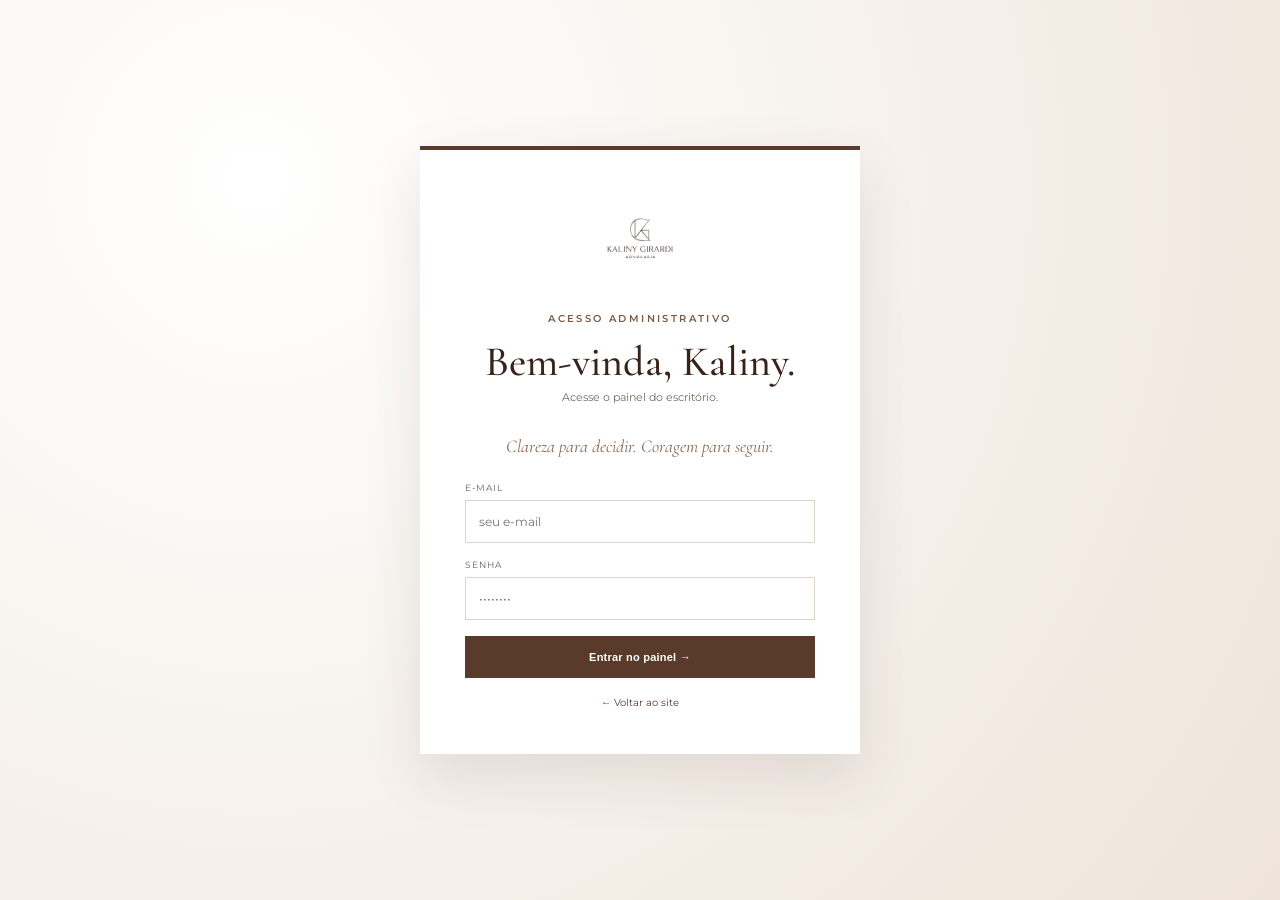
==== commit 446514b5: "Logo na mesma cor do nome em todo o site, painel, ícones e imagem de compartilhamento Co-Authored-By" ====
--- a/gestao/index.html
+++ b/gestao/index.html
@@ -16,7 +16,7 @@
 @keyframes cardIn{from{opacity:0;transform:translateY(28px) scale(.975)}to{opacity:1;transform:translateY(0) scale(1)}}
 @keyframes itemIn{from{opacity:0;transform:translateY(10px)}to{opacity:1;transform:translateY(0)}}
 @media (prefers-reduced-motion:reduce){.login-body,.login-card,.login-logo,.login-card .eyebrow,.login-card h1,.login-card>p,.login-motto,.login-card form,.login-back{animation:none!important;opacity:1!important;transform:none!important}}
-</style><link rel="icon" href="/favicon.ico" sizes="any"><link rel="icon" type="image/png" sizes="32x32" href="/assets/icons/favicon-32.png"><link rel="apple-touch-icon" href="/assets/icons/apple-touch-icon.png"><link rel="manifest" href="/site.webmanifest"><meta name="theme-color" content="#5a3b2b"></head><body class="login-body"><div class="login-card"><img class="login-logo" src="../assets/logo.jpg" alt="Logo Kaliny Girardi"><span class="eyebrow">Acesso administrativo</span><h1>Bem-vinda, Kaliny.</h1><p>Acesse o painel do escritório.</p><div class="login-motto">Clareza para decidir. Coragem para seguir.</div><form id="loginForm"><div class="field"><label>E-mail</label><input type="email" name="email" placeholder="seu e-mail" required></div><div class="field"><label>Senha</label><input type="password" name="password" placeholder="••••••••" required></div><button class="btn primary" type="submit">Entrar no painel →</button><div id="loginError" class="login-error"></div></form><a class="login-back" href="../index.html">← Voltar ao site</a></div><script src="../assets/appointment-config.js"></script><script>
+</style><link rel="icon" href="/favicon.ico" sizes="any"><link rel="icon" type="image/png" sizes="32x32" href="/assets/icons/favicon-32.png"><link rel="apple-touch-icon" href="/assets/icons/apple-touch-icon.png"><link rel="manifest" href="/site.webmanifest"><meta name="theme-color" content="#5a3b2b"></head><body class="login-body"><div class="login-card"><img class="login-logo" src="../assets/logo-240.webp" alt="Logo Kaliny Girardi"><span class="eyebrow">Acesso administrativo</span><h1>Bem-vinda, Kaliny.</h1><p>Acesse o painel do escritório.</p><div class="login-motto">Clareza para decidir. Coragem para seguir.</div><form id="loginForm"><div class="field"><label>E-mail</label><input type="email" name="email" placeholder="seu e-mail" required></div><div class="field"><label>Senha</label><input type="password" name="password" placeholder="••••••••" required></div><button class="btn primary" type="submit">Entrar no painel →</button><div id="loginError" class="login-error"></div></form><a class="login-back" href="../index.html">← Voltar ao site</a></div><script src="../assets/appointment-config.js"></script><script>
 const AUTH_KEY='kaliny_v19_session';
 const SESSION_MS=30*60*1000;
 const loginForm=document.getElementById('loginForm');
@@ -43,9 +43,13 @@
   finally{clearTimeout(timeout)}
 }
 function netError(err){return err&&err.message==='not_configured_url'?'Servidor de autenticação não configurado.':err&&err.name==='AbortError'?'O servidor demorou para responder. Tente novamente.':'Não foi possível conectar ao servidor de autenticação.'}
+// Quando outra pessoa entra neste aparelho, os dados guardados aqui da pessoa anterior são apagados (eles continuam na planilha).
+const OWNER_KEY='kaliny_data_owner',PER_USER_KEYS=['kaliny_v6_data','kaliny_sync_meta_v1','kaliny_office_profile_v1','kaliny_recent_clients','kaliny_last_sync','kaliny_online_seen_ids','kaliny_online_seen_initialized','kaliny_documents_v1','kaliny_docs_dirty_v1','kaliny_team_v1'];
+function switchOwner(email){try{const prev=localStorage.getItem(OWNER_KEY);if(prev&&prev!==email)PER_USER_KEYS.forEach(k=>localStorage.removeItem(k));localStorage.setItem(OWNER_KEY,email)}catch(e){}}
 function enter(j){
   if(j.deviceToken)saveDevice(j.deviceToken);
-  sessionStorage.setItem(AUTH_KEY,JSON.stringify({id:'usr_kaliny',name:j.user.name,email:j.user.email,role:j.user.role,loginAt:new Date().toISOString(),expiresAt:j.expiresAt,token:j.token,mode:'server'}));
+  switchOwner(String(j.user.email||'').toLowerCase());
+  sessionStorage.setItem(AUTH_KEY,JSON.stringify({id:j.user.role==='colaboradora'?'usr_'+String(j.user.email).replace(/\W/g,'_'):'usr_kaliny',name:j.user.name,email:j.user.email,role:j.user.role,loginAt:new Date().toISOString(),expiresAt:j.expiresAt,token:j.token,mode:'server'}));
   location.href='../dashboard.html';
 }
 function showCodeStep(j){
@@ -81,4 +85,20 @@
  catch(err){codeError.textContent=netError(err);}
 };
 document.getElementById('backToLogin').onclick=e=>{e.preventDefault();pending=null;codeForm.hidden=true;loginForm.hidden=false;};
+// Convite da equipe: a pessoa cria a própria senha (link enviado por e-mail).
+(function(){
+  const q=new URLSearchParams(location.search),invite=q.get('convite'),email=(q.get('email')||'').trim().toLowerCase();if(!invite||!email)return;
+  loginForm.hidden=true;
+  loginForm.insertAdjacentHTML('beforebegin',`<form id="inviteForm" style="animation:itemIn .3s ease-out both"><p style="margin:0 0 12px">Bem-vinda! Crie sua senha para acessar o painel com <b>${email.replace(/[<>&"]/g,'')}</b>.</p><div class="field"><label>Nova senha (mínimo 10 caracteres)</label><input name="pw" type="password" autocomplete="new-password" minlength="10" required></div><div class="field"><label>Repita a senha</label><input name="pw2" type="password" autocomplete="new-password" minlength="10" required></div><button class="btn primary" type="submit" style="width:100%">Criar senha →</button><p id="inviteMsg" class="login-error" aria-live="polite"></p></form>`);
+  const f=document.getElementById('inviteForm'),msg=document.getElementById('inviteMsg'),btn=f.querySelector('button');
+  f.onsubmit=async e=>{e.preventDefault();msg.textContent='';
+    if(f.pw.value.length<10){msg.textContent='Use pelo menos 10 caracteres.';return}
+    if(f.pw.value!==f.pw2.value){msg.textContent='As duas senhas não são iguais.';return}
+    btn.disabled=true;btn.textContent='Salvando…';
+    try{const j=await callServer({action:'teamSetPassword',email,invite,password:f.pw.value});
+      if(j.ok){f.remove();history.replaceState(null,'',location.pathname);loginForm.hidden=false;loginForm.email.value=email;loginForm.password.value='';loginError.style.color='#557a62';loginError.textContent='Senha criada! Agora entre com o seu e-mail e a senha nova.';loginForm.password.focus();return}
+      msg.textContent=j.error==='invalid_invite'?'Este convite expirou ou já foi usado. Peça um novo convite ao escritório.':j.error==='too_many_attempts'?'Muitas tentativas. Aguarde 15 minutos.':j.error==='weak_password'?'Use pelo menos 10 caracteres.':'Não foi possível salvar agora.';}
+    catch(err){msg.textContent=netError(err)}
+    finally{btn.disabled=false;btn.textContent='Criar senha →'}};
+})();
 </script></body></html>
--- a/css/style.css
+++ b/css/style.css
@@ -101,11 +101,11 @@
 .video-thumb:before{content:'';position:absolute;inset:0;background:linear-gradient(180deg,rgba(43,28,21,.08),rgba(43,28,21,.82));transition:opacity .35s ease}
 .video-thumb:hover{transform:scale(1.012);filter:saturate(1.04)}
 .video-thumb:hover:before{opacity:.78}
-.video-one{background-image:url('https://www.instagram.com/p/DczVs4wRCd1/media/?size=l'),linear-gradient(135deg,#735744,#bca18a)}
-.video-two{background-image:url('https://www.instagram.com/p/DXXwLDmhi_U/media/?size=l'),linear-gradient(135deg,#513527,#c7af97)}
-.video-three{background-image:url('https://www.instagram.com/p/DaTeb97OjFO/media/?size=l'),linear-gradient(135deg,#6f513f,#3d281e)}
-.video-four{background-image:url('https://www.instagram.com/p/DZD_Evbx-IL/media/?size=l'),linear-gradient(135deg,#8a6d56,#4c3022)}
-.video-five{background-image:url('https://www.instagram.com/p/DZWBHDyxbDx/media/?size=l'),linear-gradient(135deg,#6a4a36,#b8987c)}
+.video-one{background-image:linear-gradient(135deg,#735744,#bca18a)}
+.video-two{background-image:linear-gradient(135deg,#513527,#c7af97)}
+.video-three{background-image:linear-gradient(135deg,#6f513f,#3d281e)}
+.video-four{background-image:linear-gradient(135deg,#8a6d56,#4c3022)}
+.video-five{background-image:linear-gradient(135deg,#6a4a36,#b8987c)}
 .video-label{position:absolute;left:20px;bottom:20px;z-index:2;font-size:9px;letter-spacing:.17em;font-weight:600}
 .play-button{position:absolute;left:50%;top:50%;z-index:3;transform:translate(-50%,-50%);width:52px;height:52px;border:1px solid rgba(255,255,255,.75);border-radius:50%;display:grid;place-items:center;background:rgba(55,37,27,.38);backdrop-filter:blur(5px);font-size:16px;padding-left:3px;transition:.3s}
 .video-thumb:hover .play-button{transform:translate(-50%,-50%) scale(1.08);background:rgba(55,37,27,.58)}
@@ -198,3 +198,30 @@
 .site-header .navlinks.open a{padding:14px 2px;border-bottom:1px solid var(--line)}.site-header .navlinks.open a:last-child{border-bottom:0}
 .site-header .navlinks.open .nav-cta{margin-top:10px;text-align:center;background:var(--brown);color:#fff;border-radius:2px;border:0}}
 .nav-cta{display:none}@media(max-width:1050px){.nav-cta{display:block}}
+
+/* V145.37 — capas da biblioteca de conteúdos */
+.kc-cover{position:absolute;inset:0;z-index:0;background-size:cover;background-position:center 22%}
+.kc-art{display:flex;flex-direction:column;align-items:center;justify-content:center;gap:14px;padding:24px 22px 54px;text-align:center}
+.kc-art img{width:64px;height:64px;border-radius:50%;object-fit:cover;box-shadow:0 0 0 4px rgba(255,255,255,.18)}
+.kc-art b{font:500 24px/1.12 'Cormorant Garamond',Georgia,serif;color:#fff;max-width:320px;text-shadow:0 2px 10px rgba(0,0,0,.25)}
+.video-thumb .play-button,.video-thumb .video-label,.video-thumb .video-hint{z-index:2}
+.video-thumb .kc-art{padding-bottom:66px;gap:10px}.video-thumb .kc-art img{width:54px;height:54px}.video-thumb .kc-art b{font-size:18px}.video-card:first-child .video-thumb .kc-art b{font-size:30px}
+.kc-more{display:flex;justify-content:center;margin-top:26px}
+.video-thumb:has(.kc-art) .play-button{display:none}
+.kl-thumb:has(.kc-art) .kl-play{top:auto;left:auto;bottom:12px;right:12px;transform:none;width:42px;height:42px;font-size:13px}
+
+/* V145.38 — player do vídeo na vertical, sem rolagem */
+.video-modal{max-width:calc(100vw - 16px)!important;max-height:none!important;overflow:visible!important;padding:12px!important;display:flex;flex-direction:column}
+.video-frame-wrap{height:auto!important;min-height:0!important;background:transparent!important;display:block!important;border-radius:6px;overflow:hidden;align-self:center}
+.video-frame-wrap iframe{display:block;width:360px;height:694px;max-width:100%;border:0}
+.video-modal-copy{padding:10px 4px 2px!important;max-width:100%}.video-modal-copy h2{font-size:24px!important;margin:2px 0 4px!important}
+.video-close{top:-14px!important;right:-14px!important;box-shadow:0 4px 12px rgba(0,0,0,.25)}
+@media(max-width:640px){.video-close{top:-16px!important;right:-4px!important}.video-modal{margin-top:14px}}
+@media(max-width:640px){.video-overlay{padding:10px!important}}
+.reviews{background:var(--cream);padding:80px 0}.reviews-box{display:grid;grid-template-columns:1.1fr .9fr;gap:55px;align-items:center}.reviews h2{font:500 50px/.98 'Cormorant Garamond';color:var(--brown-dark);margin:13px 0 18px}.reviews-copy p{font-size:13px;line-height:1.8;color:var(--muted);max-width:520px;margin:0}
+.reviews-card{background:#fff;border:1px solid #e4d6c8;box-shadow:var(--shadow);padding:34px 30px;text-align:center}.reviews-stars{font-size:26px;letter-spacing:6px;color:#c99a3c;margin-bottom:10px}.reviews-card strong{display:block;font:500 25px 'Cormorant Garamond';color:var(--brown-dark)}.reviews-card>span{font-size:11px;color:var(--muted)}
+.reviews-actions{display:flex;flex-wrap:wrap;gap:10px;justify-content:center;margin-top:22px}.reviews .btn.ghost{color:var(--brown);border-color:#d7c7b6}
+@media(max-width:900px){.reviews{padding:60px 0}.reviews-box{grid-template-columns:1fr;gap:28px}.reviews h2{font-size:40px}.reviews-card{padding:28px 18px}.reviews-actions .btn{flex:1 1 100%}}
+.value-item .value-ic{width:55px;height:55px;border-radius:50%;background:#f6eeea;display:grid;place-items:center;margin:0 auto 12px}.value-item .value-ic svg{width:26px;height:26px;fill:none;stroke:#b89a82;stroke-width:1.3;stroke-linecap:round;stroke-linejoin:round}
+.reviews-ic{width:58px;height:58px;border-radius:50%;background:#f6eeea;display:grid;place-items:center;margin:0 auto 12px}.reviews-ic svg{width:28px;height:28px;fill:none;stroke:var(--brown);stroke-width:1.3;stroke-linejoin:round}
+.kc-art b::after{content:attr(data-t)}
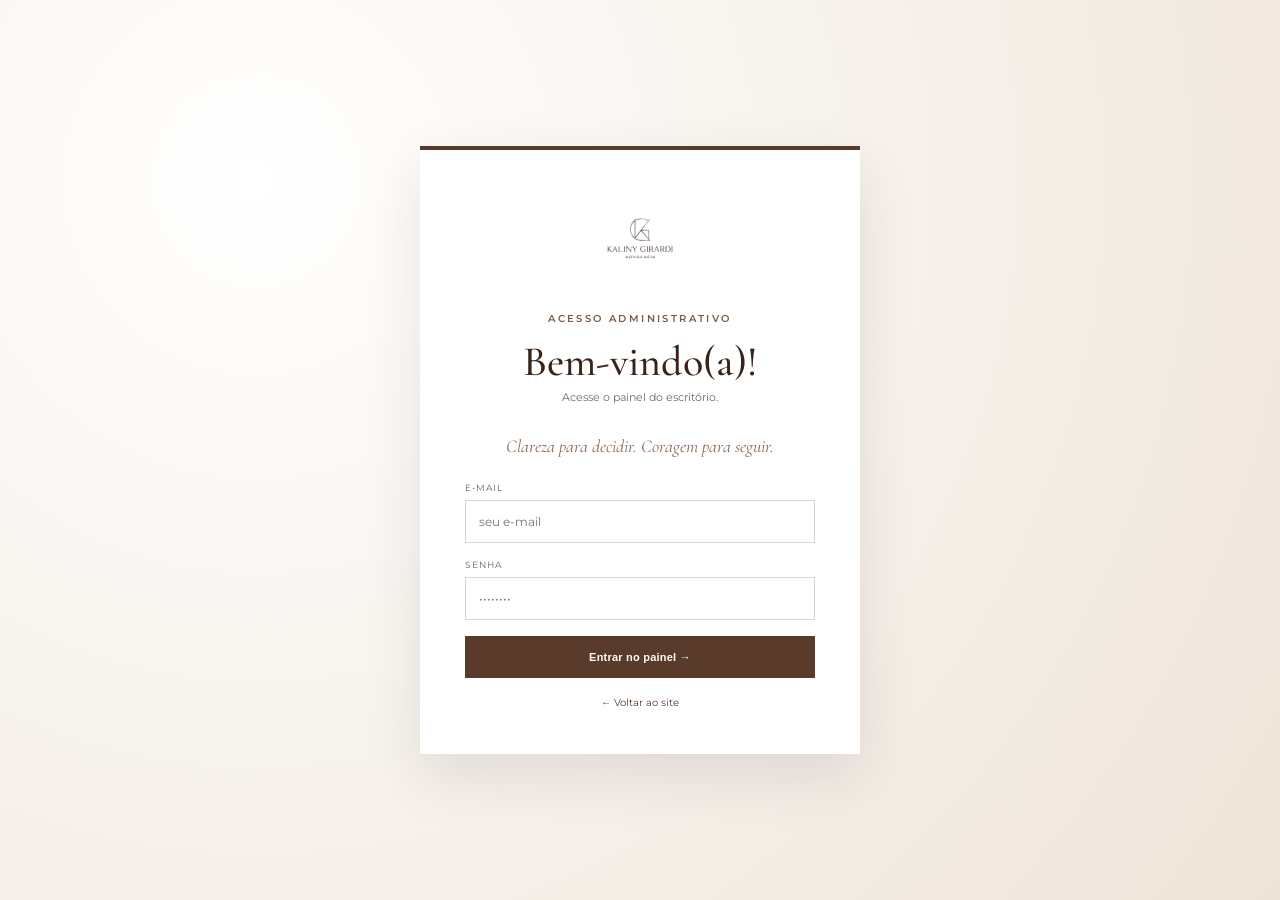
==== commit 3859da69: "Painel V145.64: Parceria ao vivo, menu sem emoji, atalho para o Dashboard e login 'Bem-vindo(a)!' - " ====
--- a/gestao/index.html
+++ b/gestao/index.html
@@ -16,7 +16,7 @@
 @keyframes cardIn{from{opacity:0;transform:translateY(28px) scale(.975)}to{opacity:1;transform:translateY(0) scale(1)}}
 @keyframes itemIn{from{opacity:0;transform:translateY(10px)}to{opacity:1;transform:translateY(0)}}
 @media (prefers-reduced-motion:reduce){.login-body,.login-card,.login-logo,.login-card .eyebrow,.login-card h1,.login-card>p,.login-motto,.login-card form,.login-back{animation:none!important;opacity:1!important;transform:none!important}}
-</style><link rel="icon" href="/favicon.ico" sizes="any"><link rel="icon" type="image/png" sizes="32x32" href="/assets/icons/favicon-32.png"><link rel="apple-touch-icon" href="/assets/icons/apple-touch-icon.png"><link rel="manifest" href="/site.webmanifest"><meta name="theme-color" content="#5a3b2b"></head><body class="login-body"><div class="login-card"><img class="login-logo" src="../assets/logo-240.webp" alt="Logo Kaliny Girardi"><span class="eyebrow">Acesso administrativo</span><h1>Bem-vinda, Kaliny.</h1><p>Acesse o painel do escritório.</p><div class="login-motto">Clareza para decidir. Coragem para seguir.</div><form id="loginForm"><div class="field"><label>E-mail</label><input type="email" name="email" placeholder="seu e-mail" required></div><div class="field"><label>Senha</label><input type="password" name="password" placeholder="••••••••" required></div><button class="btn primary" type="submit">Entrar no painel →</button><div id="loginError" class="login-error"></div></form><a class="login-back" href="../index.html">← Voltar ao site</a></div><script src="../assets/appointment-config.js"></script><script>
+</style><link rel="icon" href="/favicon.ico" sizes="any"><link rel="icon" type="image/png" sizes="32x32" href="/assets/icons/favicon-32.png"><link rel="apple-touch-icon" href="/assets/icons/apple-touch-icon.png"><link rel="manifest" href="/site.webmanifest"><meta name="theme-color" content="#5a3b2b"></head><body class="login-body"><div class="login-card"><img class="login-logo" src="../assets/logo-240.webp" alt="Logo Kaliny Girardi"><span class="eyebrow">Acesso administrativo</span><h1>Bem-vindo(a)!</h1><p>Acesse o painel do escritório.</p><div class="login-motto">Clareza para decidir. Coragem para seguir.</div><form id="loginForm"><div class="field"><label>E-mail</label><input type="email" name="email" placeholder="seu e-mail" required></div><div class="field"><label>Senha</label><input type="password" name="password" placeholder="••••••••" required></div><button class="btn primary" type="submit">Entrar no painel →</button><div id="loginError" class="login-error"></div></form><a class="login-back" href="../index.html">← Voltar ao site</a></div><script src="../assets/appointment-config.js"></script><script>
 const AUTH_KEY='kaliny_v19_session';
 const SESSION_MS=30*60*1000;
 const loginForm=document.getElementById('loginForm');
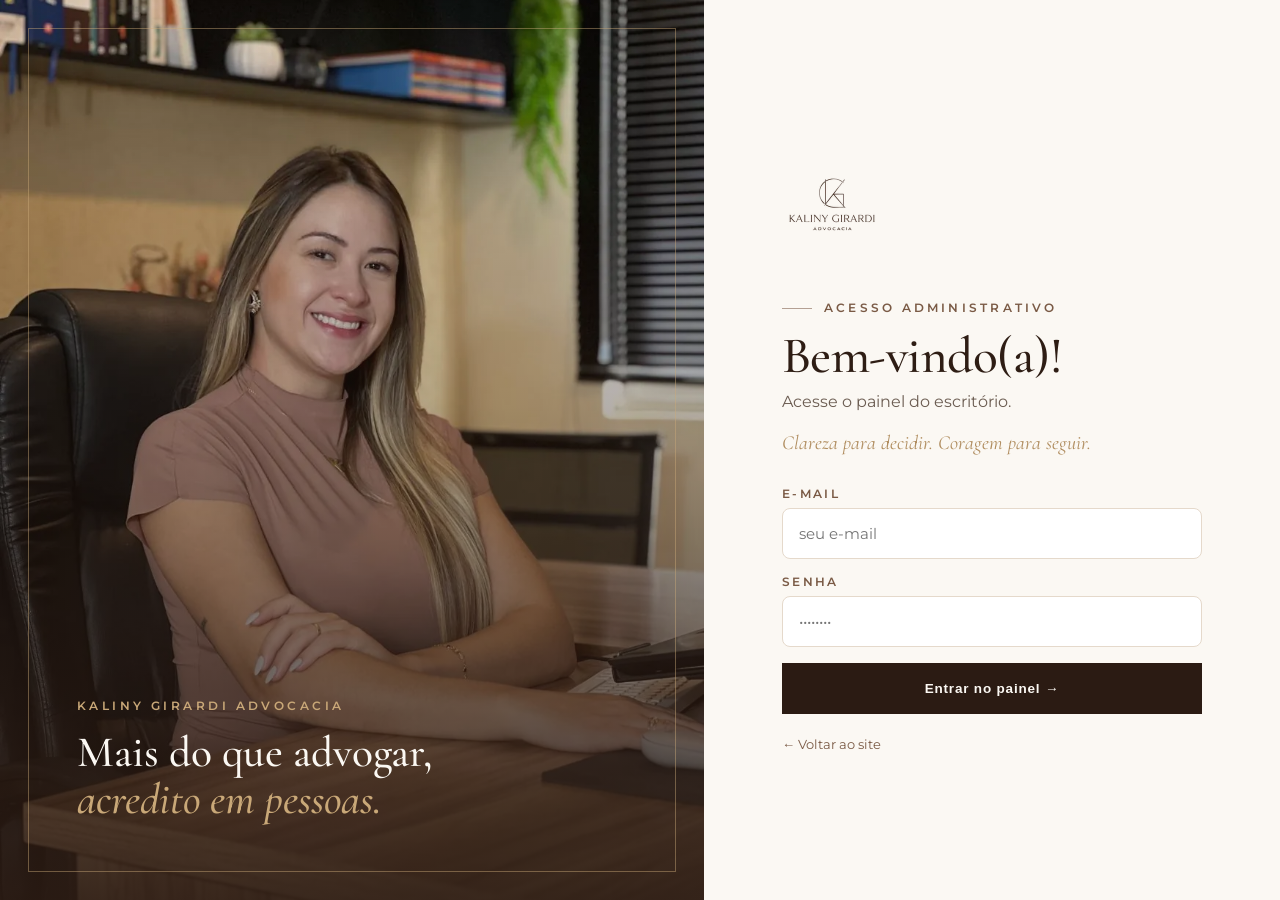
==== commit 8ffae131: "Gestão: identidade visual do site no login e no painel (V145.69) - Login com foto da Kaliny e frase " ====
--- a/gestao/index.html
+++ b/gestao/index.html
@@ -1,4 +1,4 @@
-<!doctype html><html lang="pt-BR"><head><meta charset="utf-8"><meta name="viewport" content="width=device-width,initial-scale=1"><title>Gestão — Kaliny Girardi Advocacia</title><link rel="stylesheet" href="../css/style.css"><meta name="robots" content="noindex,nofollow,noarchive">
+<!doctype html><html lang="pt-BR"><head><meta charset="utf-8"><meta name="viewport" content="width=device-width,initial-scale=1"><title>Gestão — Kaliny Girardi Advocacia</title><link rel="stylesheet" href="../css/style.css"><link rel="stylesheet" href="../css/panel.css"><meta name="robots" content="noindex,nofollow,noarchive">
 <style>
 .login-body{opacity:0;animation:pageIn .7s ease-out forwards;}
 .login-card{animation:cardIn .9s cubic-bezier(.22,.8,.24,1) .12s both;}
@@ -16,7 +16,7 @@
 @keyframes cardIn{from{opacity:0;transform:translateY(28px) scale(.975)}to{opacity:1;transform:translateY(0) scale(1)}}
 @keyframes itemIn{from{opacity:0;transform:translateY(10px)}to{opacity:1;transform:translateY(0)}}
 @media (prefers-reduced-motion:reduce){.login-body,.login-card,.login-logo,.login-card .eyebrow,.login-card h1,.login-card>p,.login-motto,.login-card form,.login-back{animation:none!important;opacity:1!important;transform:none!important}}
-</style><link rel="icon" href="/favicon.ico" sizes="any"><link rel="icon" type="image/png" sizes="32x32" href="/assets/icons/favicon-32.png"><link rel="apple-touch-icon" href="/assets/icons/apple-touch-icon.png"><link rel="manifest" href="/site.webmanifest"><meta name="theme-color" content="#5a3b2b"></head><body class="login-body"><div class="login-card"><img class="login-logo" src="../assets/logo-240.webp" alt="Logo Kaliny Girardi"><span class="eyebrow">Acesso administrativo</span><h1>Bem-vindo(a)!</h1><p>Acesse o painel do escritório.</p><div class="login-motto">Clareza para decidir. Coragem para seguir.</div><form id="loginForm"><div class="field"><label>E-mail</label><input type="email" name="email" placeholder="seu e-mail" required></div><div class="field"><label>Senha</label><input type="password" name="password" placeholder="••••••••" required></div><button class="btn primary" type="submit">Entrar no painel →</button><div id="loginError" class="login-error"></div></form><a class="login-back" href="../index.html">← Voltar ao site</a></div><script src="../assets/appointment-config.js"></script><script>
+</style><link rel="icon" href="/favicon.ico" sizes="any"><link rel="icon" type="image/png" sizes="32x32" href="/assets/icons/favicon-32.png"><link rel="apple-touch-icon" href="/assets/icons/apple-touch-icon.png"><link rel="manifest" href="/site.webmanifest"><meta name="theme-color" content="#5a3b2b"></head><body class="login-body"><aside class="login-art" aria-hidden="true"><div><small>Kaliny Girardi Advocacia</small><blockquote>Mais do que advogar,<br><em>acredito em pessoas.</em></blockquote></div></aside><div class="login-card"><img class="login-logo" src="../assets/logo-240.webp" alt="Logo Kaliny Girardi"><span class="eyebrow">Acesso administrativo</span><h1>Bem-vindo(a)!</h1><p>Acesse o painel do escritório.</p><div class="login-motto">Clareza para decidir. Coragem para seguir.</div><form id="loginForm"><div class="field"><label>E-mail</label><input type="email" name="email" placeholder="seu e-mail" required></div><div class="field"><label>Senha</label><input type="password" name="password" placeholder="••••••••" required></div><button class="btn primary" type="submit">Entrar no painel →</button><div id="loginError" class="login-error"></div></form><a class="login-back" href="../index.html">← Voltar ao site</a></div><script src="../assets/appointment-config.js"></script><script>
 const AUTH_KEY='kaliny_v19_session';
 const SESSION_MS=30*60*1000;
 const loginForm=document.getElementById('loginForm');
--- a/css/panel.css
+++ b/css/panel.css
@@ -0,0 +1,111 @@
+/* =====================================================================
+   Kaliny Girardi Advocacia — identidade visual da gestão (login e painel)
+   Mesma paleta e tipografia do site, sem animações: é uma ferramenta de
+   trabalho. Só cores, tipografia e acabamento; nenhuma função muda.
+   ===================================================================== */
+:root{
+  --espresso:#2b1b13;--espresso-2:#3a2519;--brown:#5a3b2b;--brown-dark:#2e1d14;--brown-soft:#7a5a45;
+  --gold:#b08d5f;--gold-2:#c9a878;--gold-soft:#e6d6bf;--champagne:#efe4d4;
+  --ivory:#fbf8f3;--cream:#f5eee5;--stone:#ebe1d4;--line:#e5d9cb;
+  --ink:#2b1d15;--muted:#6b5c51;--muted-light:#cbbba9;
+  --p-shadow:0 1px 2px rgba(43,27,19,.04),0 10px 30px -18px rgba(43,27,19,.22);
+}
+::selection{background:var(--gold-soft);color:var(--espresso)}
+:focus-visible{outline:2px solid var(--gold);outline-offset:2px}
+
+/* ---------------- login ---------------- */
+.login-body{display:grid!important;grid-template-columns:minmax(0,1.1fr) minmax(0,.9fr);place-items:stretch!important;min-height:100vh;margin:0;background:var(--ivory)!important}
+.login-art{position:relative;background:linear-gradient(180deg,rgba(43,27,19,.15) 0%,rgba(43,27,19,.35) 45%,rgba(43,27,19,.92) 100%),url('../assets/kaliny-office.webp') center 30%/cover;display:flex;align-items:flex-end;padding:clamp(40px,6vw,80px)}
+.login-art:after{content:'';position:absolute;inset:28px;border:1px solid rgba(201,168,120,.45);pointer-events:none}
+.login-art>div{position:relative;z-index:1;max-width:520px}
+.login-art small{display:block;font:600 11.5px Montserrat,sans-serif;letter-spacing:.3em;text-transform:uppercase;color:var(--gold-2);margin-bottom:16px}
+.login-art blockquote{margin:0;font:500 clamp(34px,3.4vw,52px)/1.08 'Cormorant Garamond',Georgia,serif;color:var(--ivory)}
+.login-art blockquote em{color:var(--gold-2)}
+.login-card{align-self:center;justify-self:center;width:min(420px,calc(100% - 48px))!important;background:transparent!important;box-shadow:none!important;border:0!important;padding:48px 0!important;text-align:left!important}
+.login-logo{width:120px!important;height:auto!important;object-fit:contain!important;margin:0 0 26px -10px!important}
+.login-card .eyebrow{display:inline-flex;align-items:center;gap:12px;font-size:11.5px!important;letter-spacing:.28em!important;color:var(--brown-soft)!important}
+.login-card .eyebrow:before{content:'';width:30px;height:1px;background:currentColor;opacity:.55}
+.login-card h1{font:500 clamp(44px,4vw,58px)/1 'Cormorant Garamond',Georgia,serif!important;color:var(--brown-dark)!important;margin:16px 0 10px!important;letter-spacing:-.01em}
+.login-card>p{font-size:16px!important;color:var(--muted)!important;margin:0!important}
+.login-motto{text-align:left!important;font-size:20px!important;color:var(--gold)!important;margin:18px 0 30px!important}
+.login-card .field{margin-bottom:16px}
+.login-card .field label{font-size:11.5px!important;letter-spacing:.2em;text-transform:uppercase;font-weight:600;color:var(--brown-soft)!important}
+.login-card input{padding:15px 16px!important;font:15px Montserrat,sans-serif!important;border:1px solid var(--line)!important;background:#fff!important;border-radius:2px}
+.login-card input:focus{border-color:var(--gold)!important;box-shadow:0 0 0 3px rgba(201,168,120,.18)}
+.login-card .btn,.login-card button[type=submit]{background:var(--espresso)!important;border-color:var(--espresso)!important;color:var(--ivory)!important;padding:17px 22px!important;font-size:13.5px!important;letter-spacing:.06em;font-weight:600}
+.login-card .btn:hover,.login-card button[type=submit]:hover{background:var(--brown)!important}
+.login-back{font-size:13px!important;color:var(--brown-soft)!important;margin-top:22px!important;text-align:left!important}
+.login-card #codeForm p,.login-card form p{font-size:15px;color:var(--muted)}
+@media (max-width:900px){
+  .login-body{grid-template-columns:1fr}
+  .login-art{display:none}
+  .login-card{padding:56px 0!important}
+}
+
+/* ---------------- painel: estrutura ---------------- */
+.dash-app{background:var(--ivory)!important}
+.dash-main{color:var(--ink)}
+.dash-side{background:var(--espresso)!important;border-right:1px solid rgba(201,168,120,.18)}
+.dash-side .side-brand{padding-bottom:22px;margin-bottom:22px!important;border-bottom:1px solid rgba(201,168,120,.18)}
+.side-brand strong{color:var(--ivory)!important}
+.side-brand small{color:var(--gold-2)!important;letter-spacing:.32em!important}
+.dash-nav .label{color:var(--gold-2)!important;opacity:.85!important;font-size:10.5px!important;letter-spacing:.24em!important;font-weight:600}
+.dash-nav button{position:relative;color:#e9ddd1!important;font-size:14.5px!important;padding:11px 14px!important;border-radius:6px!important;transition:background .25s ease,color .25s ease}
+.dash-nav button:hover{background:rgba(239,228,212,.07)!important;color:#fff!important}
+.dash-nav button.active{background:rgba(201,168,120,.16)!important;color:#fff!important}
+.dash-nav button.active:before{content:'';position:absolute;left:0;top:9px;bottom:9px;width:2px;border-radius:2px;background:var(--gold-2)}
+.dash-top h1{font-family:'Cormorant Garamond',Georgia,serif!important;font-size:clamp(32px,3vw,42px)!important;color:var(--brown-dark)!important;letter-spacing:-.01em}
+.dash-top p{color:var(--muted)!important}
+.dash-user .muted{font-family:'Cormorant Garamond',Georgia,serif;font-size:19px;color:var(--brown-soft)}
+.dash-user img{box-shadow:0 0 0 2px var(--ivory),0 0 0 3px var(--gold-soft)}
+
+/* ---------------- painel: superfícies ---------------- */
+.d-panel{background:#fff!important;border:1px solid var(--line)!important;border-radius:12px!important;box-shadow:var(--p-shadow)!important}
+.d-panel-head h2,.d-panel h2{font-family:'Cormorant Garamond',Georgia,serif!important;color:var(--brown-dark)!important;font-weight:500!important}
+.overview-welcome{background:linear-gradient(120deg,#fff 0%,var(--cream) 100%)!important;border:1px solid var(--line)!important;border-radius:12px!important;position:relative;overflow:hidden}
+.overview-welcome:before{content:'';position:absolute;left:0;top:0;bottom:0;width:3px;background:var(--gold)}
+.mini-card,.history-item{border-color:var(--line)!important;border-radius:10px!important}
+.mini-card strong{font-family:'Cormorant Garamond',Georgia,serif!important;font-size:22px!important;color:var(--brown-dark)!important}
+.d-card strong{font-family:'Cormorant Garamond',Georgia,serif!important;color:var(--brown-dark)!important}
+.muted{color:var(--muted)}
+.empty{color:var(--muted)!important}
+.tag{background:var(--champagne)!important;color:var(--brown)!important;font-weight:500}
+.d-table th{font-size:11px!important;letter-spacing:.14em;text-transform:uppercase;color:var(--brown-soft)!important}
+.d-table td{border-bottom-color:#f1e9df!important}
+.d-table tr:hover td{background:var(--ivory)}
+
+/* ---------------- painel: botões e campos ---------------- */
+.d-btn{background:var(--espresso);color:var(--ivory);border-radius:6px;font-weight:600;letter-spacing:.02em;transition:background .25s ease,transform .25s ease,box-shadow .25s ease}
+.d-btn:hover{background:var(--brown);box-shadow:0 10px 22px -14px rgba(43,27,19,.6)}
+.d-btn.light{background:var(--cream)!important;color:var(--brown-dark)!important;border:1px solid var(--line)}
+.d-btn.light:hover{background:var(--champagne)!important;box-shadow:none}
+.d-btn.gold{background:var(--gold)!important;color:#fff!important}
+.d-btn.gold:hover{background:#9c7b50!important}
+.field>label{font-size:11.5px!important;letter-spacing:.14em;text-transform:uppercase;font-weight:600;color:var(--brown-soft)!important}
+.field input,.field select,.field textarea,.dash-main input:not([type=checkbox]):not([type=radio]):not([type=range]),.dash-main select,.dash-main textarea,.modal-box input:not([type=checkbox]):not([type=radio]),.modal-box select,.modal-box textarea{border-color:var(--line)!important;border-radius:8px;font-family:Montserrat,sans-serif}
+.dash-main input:focus,.dash-main select:focus,.dash-main textarea:focus,.modal-box input:focus,.modal-box select:focus,.modal-box textarea:focus{border-color:var(--gold)!important;box-shadow:0 0 0 3px rgba(201,168,120,.18);outline:none}
+.sync-badge{background:var(--champagne)!important;color:var(--brown)!important}
+.sync-badge.ok{background:#e6f1e8!important;color:#2f6440!important}
+.sync-badge.warn{background:#f7e9dc!important;color:#8b4f30!important}
+
+/* ---------------- janelas ---------------- */
+.modal{background:rgba(43,27,19,.5)!important;backdrop-filter:blur(3px)}
+.modal-box{background:var(--ivory)!important;border-radius:14px!important;box-shadow:0 30px 80px -30px rgba(0,0,0,.45);border-top:3px solid var(--gold)}
+#modal.kg-cpage .modal-box{border-top:0}
+.modal-head h2{font-family:'Cormorant Garamond',Georgia,serif!important;color:var(--brown-dark)!important;font-size:28px!important}
+.client-tab{border-radius:6px!important}
+.client-tab.active{background:var(--espresso)!important;color:var(--ivory)!important}
+
+/* ---------------- correções ---------------- */
+/* Configurações → Equipe: o nome/e-mail não fica mais espremido ao lado dos botões */
+#page-settings .tm-l{grid-template-columns:minmax(0,1fr)!important;gap:10px!important}
+#page-settings .tm-l>div{min-width:0}
+
+/* celular: saudação inteira e a fileira (Como usar, Planilha, sincronização, foto) embaixo, sem cortar */
+@media (max-width:700px){
+  .dash-top{flex-direction:column!important;align-items:flex-start!important;gap:12px!important}
+  .dash-top h1{font-size:34px!important}
+  .dash-user{flex-wrap:wrap!important;gap:8px!important;width:100%}
+  .dash-user .muted{display:none}
+  .dash-user img{width:40px!important;height:40px!important;margin-left:auto}
+}
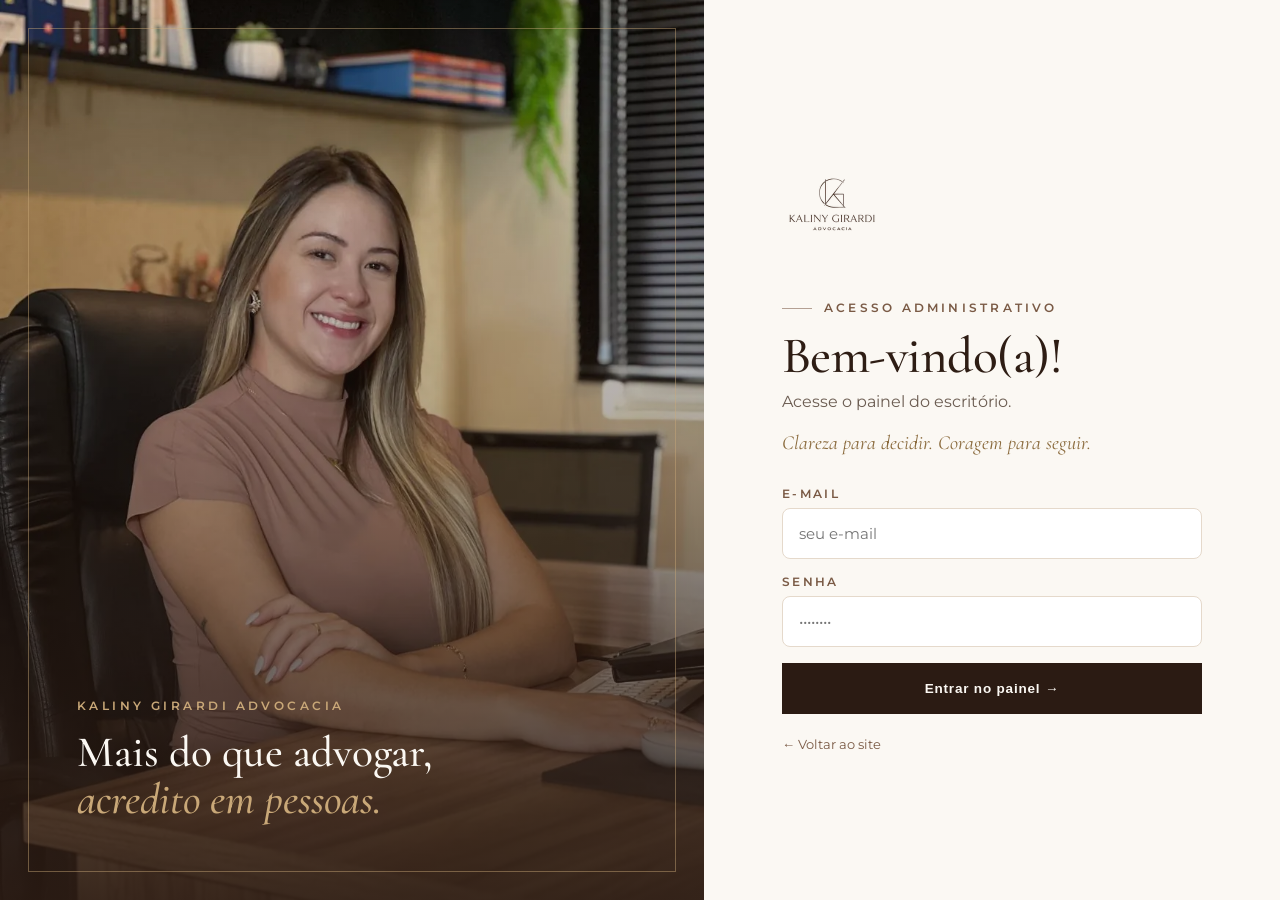
==== commit 89e08243: "Painel V145.71 e site: resposta imediata às ações e acessibilidade (WCAG 2.1 AA) Painel: - A linha m" ====
--- a/gestao/index.html
+++ b/gestao/index.html
@@ -16,7 +16,7 @@
 @keyframes cardIn{from{opacity:0;transform:translateY(28px) scale(.975)}to{opacity:1;transform:translateY(0) scale(1)}}
 @keyframes itemIn{from{opacity:0;transform:translateY(10px)}to{opacity:1;transform:translateY(0)}}
 @media (prefers-reduced-motion:reduce){.login-body,.login-card,.login-logo,.login-card .eyebrow,.login-card h1,.login-card>p,.login-motto,.login-card form,.login-back{animation:none!important;opacity:1!important;transform:none!important}}
-</style><link rel="icon" href="/favicon.ico" sizes="any"><link rel="icon" type="image/png" sizes="32x32" href="/assets/icons/favicon-32.png"><link rel="apple-touch-icon" href="/assets/icons/apple-touch-icon.png"><link rel="manifest" href="/site.webmanifest"><meta name="theme-color" content="#5a3b2b"></head><body class="login-body"><aside class="login-art" aria-hidden="true"><div><small>Kaliny Girardi Advocacia</small><blockquote>Mais do que advogar,<br><em>acredito em pessoas.</em></blockquote></div></aside><div class="login-card"><img class="login-logo" src="../assets/logo-240.webp" alt="Logo Kaliny Girardi"><span class="eyebrow">Acesso administrativo</span><h1>Bem-vindo(a)!</h1><p>Acesse o painel do escritório.</p><div class="login-motto">Clareza para decidir. Coragem para seguir.</div><form id="loginForm"><div class="field"><label>E-mail</label><input type="email" name="email" placeholder="seu e-mail" required></div><div class="field"><label>Senha</label><input type="password" name="password" placeholder="••••••••" required></div><button class="btn primary" type="submit">Entrar no painel →</button><div id="loginError" class="login-error"></div></form><a class="login-back" href="../index.html">← Voltar ao site</a></div><script src="../assets/appointment-config.js"></script><script>
+</style><link rel="icon" href="/favicon.ico" sizes="any"><link rel="icon" type="image/png" sizes="32x32" href="/assets/icons/favicon-32.png"><link rel="apple-touch-icon" href="/assets/icons/apple-touch-icon.png"><link rel="manifest" href="/site.webmanifest"><meta name="theme-color" content="#5a3b2b"></head><body class="login-body"><aside class="login-art" aria-hidden="true"><div><small>Kaliny Girardi Advocacia</small><blockquote>Mais do que advogar,<br><em>acredito em pessoas.</em></blockquote></div></aside><div class="login-card" role="main"><img class="login-logo" src="../assets/logo-240.webp" alt="Logo Kaliny Girardi"><span class="eyebrow">Acesso administrativo</span><h1>Bem-vindo(a)!</h1><p>Acesse o painel do escritório.</p><div class="login-motto">Clareza para decidir. Coragem para seguir.</div><form id="loginForm"><div class="field"><label>E-mail</label><input type="email" name="email" placeholder="seu e-mail" required></div><div class="field"><label>Senha</label><input type="password" name="password" placeholder="••••••••" required></div><button class="btn primary" type="submit">Entrar no painel →</button><div id="loginError" class="login-error"></div></form><a class="login-back" href="../index.html">← Voltar ao site</a></div><script src="../assets/appointment-config.js"></script><script>
 const AUTH_KEY='kaliny_v19_session';
 const SESSION_MS=30*60*1000;
 const loginForm=document.getElementById('loginForm');
--- a/css/panel.css
+++ b/css/panel.css
@@ -109,3 +109,47 @@
   .dash-user .muted{display:none}
   .dash-user img{width:40px!important;height:40px!important;margin-left:auto}
 }
+
+/* ---------------- ícones de traço fino (no lugar dos emojis) ---------------- */
+.ki-wrap{display:inline-flex;vertical-align:-.16em;margin-right:.32em}
+.ki{width:1.12em;height:1.12em;fill:none;stroke:currentColor;stroke-width:1.6;stroke-linecap:round;stroke-linejoin:round;flex:0 0 auto}
+.dash-nav .ki-wrap{vertical-align:-.2em;margin-right:.55em;opacity:.85}
+.dash-nav button.active .ki-wrap{opacity:1;color:var(--gold-2)}
+.dash-nav .ki{width:17px;height:17px}
+.d-btn .ki-wrap{margin-right:.4em}
+h2 .ki-wrap,h3 .ki-wrap{color:var(--gold)}
+
+/* ---------------- telas vazias ---------------- */
+.empty,.fa-empty{position:relative;text-align:center!important;padding:34px 20px 28px!important;color:var(--muted)!important;font-size:14.5px!important;line-height:1.6;background:var(--ivory);border:1px dashed var(--line);border-radius:12px}
+.empty:before,.fa-empty:before{content:'';display:block;width:34px;height:34px;margin:0 auto 12px;background:var(--gold);opacity:.75;
+  -webkit-mask:url("data:image/svg+xml,%3Csvg xmlns='http://www.w3.org/2000/svg' viewBox='0 0 24 24' fill='none' stroke='black' stroke-width='1.5' stroke-linecap='round' stroke-linejoin='round'%3E%3Cpath d='M3.5 13.5 6 5.5h12l2.5 8v5h-17z'/%3E%3Cpath d='M3.5 13.5h5l1.2 2h4.6l1.2-2h5'/%3E%3C/svg%3E") center/contain no-repeat;
+  mask:url("data:image/svg+xml,%3Csvg xmlns='http://www.w3.org/2000/svg' viewBox='0 0 24 24' fill='none' stroke='black' stroke-width='1.5' stroke-linecap='round' stroke-linejoin='round'%3E%3Cpath d='M3.5 13.5 6 5.5h12l2.5 8v5h-17z'/%3E%3Cpath d='M3.5 13.5h5l1.2 2h4.6l1.2-2h5'/%3E%3C/svg%3E") center/contain no-repeat}
+.empty .empty-act,.fa-empty .empty-act{margin-top:14px}
+
+/* ---------------- primeiro carregamento: esqueleto em vez de "vazio" ---------------- */
+@keyframes kgShimmer{0%{background-position:-400px 0}100%{background-position:400px 0}}
+body.kg-loading .empty,body.kg-loading .fa-empty{color:transparent!important;border-style:solid;border-color:transparent;min-height:96px;
+  background:linear-gradient(90deg,#f1e9df 0,#f8f3ec 40%,#f1e9df 80%) 0 0/800px 100%;animation:kgShimmer 1.4s linear infinite}
+body.kg-loading .empty *,body.kg-loading .fa-empty *{visibility:hidden}
+body.kg-loading .empty:before,body.kg-loading .fa-empty:before{display:none}
+body.kg-loading .empty:after,body.kg-loading .fa-empty:after{content:'Carregando…';visibility:visible;position:absolute;left:0;right:0;top:50%;transform:translateY(-50%);color:var(--brown-soft);font-size:13px;letter-spacing:.06em}
+@media (prefers-reduced-motion:reduce){body.kg-loading .empty,body.kg-loading .fa-empty{animation:none}}
+
+/* ---------------- resposta imediata (curta) ---------------- */
+.d-btn,.client-tab,.dash-nav button,.tm-chk,.fa-ic,.k-chip{transition:transform .09s ease,background .2s ease,color .2s ease,box-shadow .2s ease}
+.d-btn:active,.client-tab:active,.dash-nav button:active,.fa-ic:active,.k-chip:active{transform:scale(.97)}
+.tm-chk.on{animation:kgPop .22s cubic-bezier(.34,1.56,.64,1)}
+@keyframes kgPop{0%{transform:scale(.7)}100%{transform:scale(1)}}
+.kg-flash{animation:kgFlash 1.05s ease-out}
+@keyframes kgFlash{0%{background-color:rgba(201,168,120,.38);box-shadow:inset 3px 0 0 var(--gold)}100%{background-color:transparent;box-shadow:inset 3px 0 0 transparent}}
+.modal.show:not(.kg-cpage) .modal-box{animation:kgModal .18s cubic-bezier(.16,1,.3,1)}
+@keyframes kgModal{from{opacity:0;transform:translateY(8px) scale(.985)}to{opacity:1;transform:none}}
+.toast{display:block!important;visibility:hidden;opacity:0;transform:translateY(10px);transition:opacity .18s ease,transform .22s cubic-bezier(.16,1,.3,1),visibility 0s linear .22s;background:var(--espresso)!important;border-left:3px solid var(--gold);box-shadow:0 18px 40px -18px rgba(0,0,0,.5);font-size:14px}
+.toast.show{visibility:visible;opacity:1;transform:none;transition:opacity .18s ease,transform .22s cubic-bezier(.16,1,.3,1),visibility 0s}
+@media (prefers-reduced-motion:reduce){.d-btn:active,.client-tab:active,.dash-nav button:active{transform:none}.tm-chk.on,.kg-flash,.modal.show .modal-box{animation:none!important}.toast,.toast.show{transition:none}}
+/* acessibilidade: dourado legível em fundo claro */
+.login-motto{color:#8a6a3c!important}
+.login-card .eyebrow{color:#7a5a45!important}
+#finSnack{animation:kgSnack .22s cubic-bezier(.16,1,.3,1);border-left:3px solid var(--gold);box-shadow:0 18px 40px -18px rgba(0,0,0,.5)}
+@keyframes kgSnack{from{opacity:0;transform:translateY(10px)}to{opacity:1;transform:none}}
+@media (prefers-reduced-motion:reduce){#finSnack{animation:none}}
